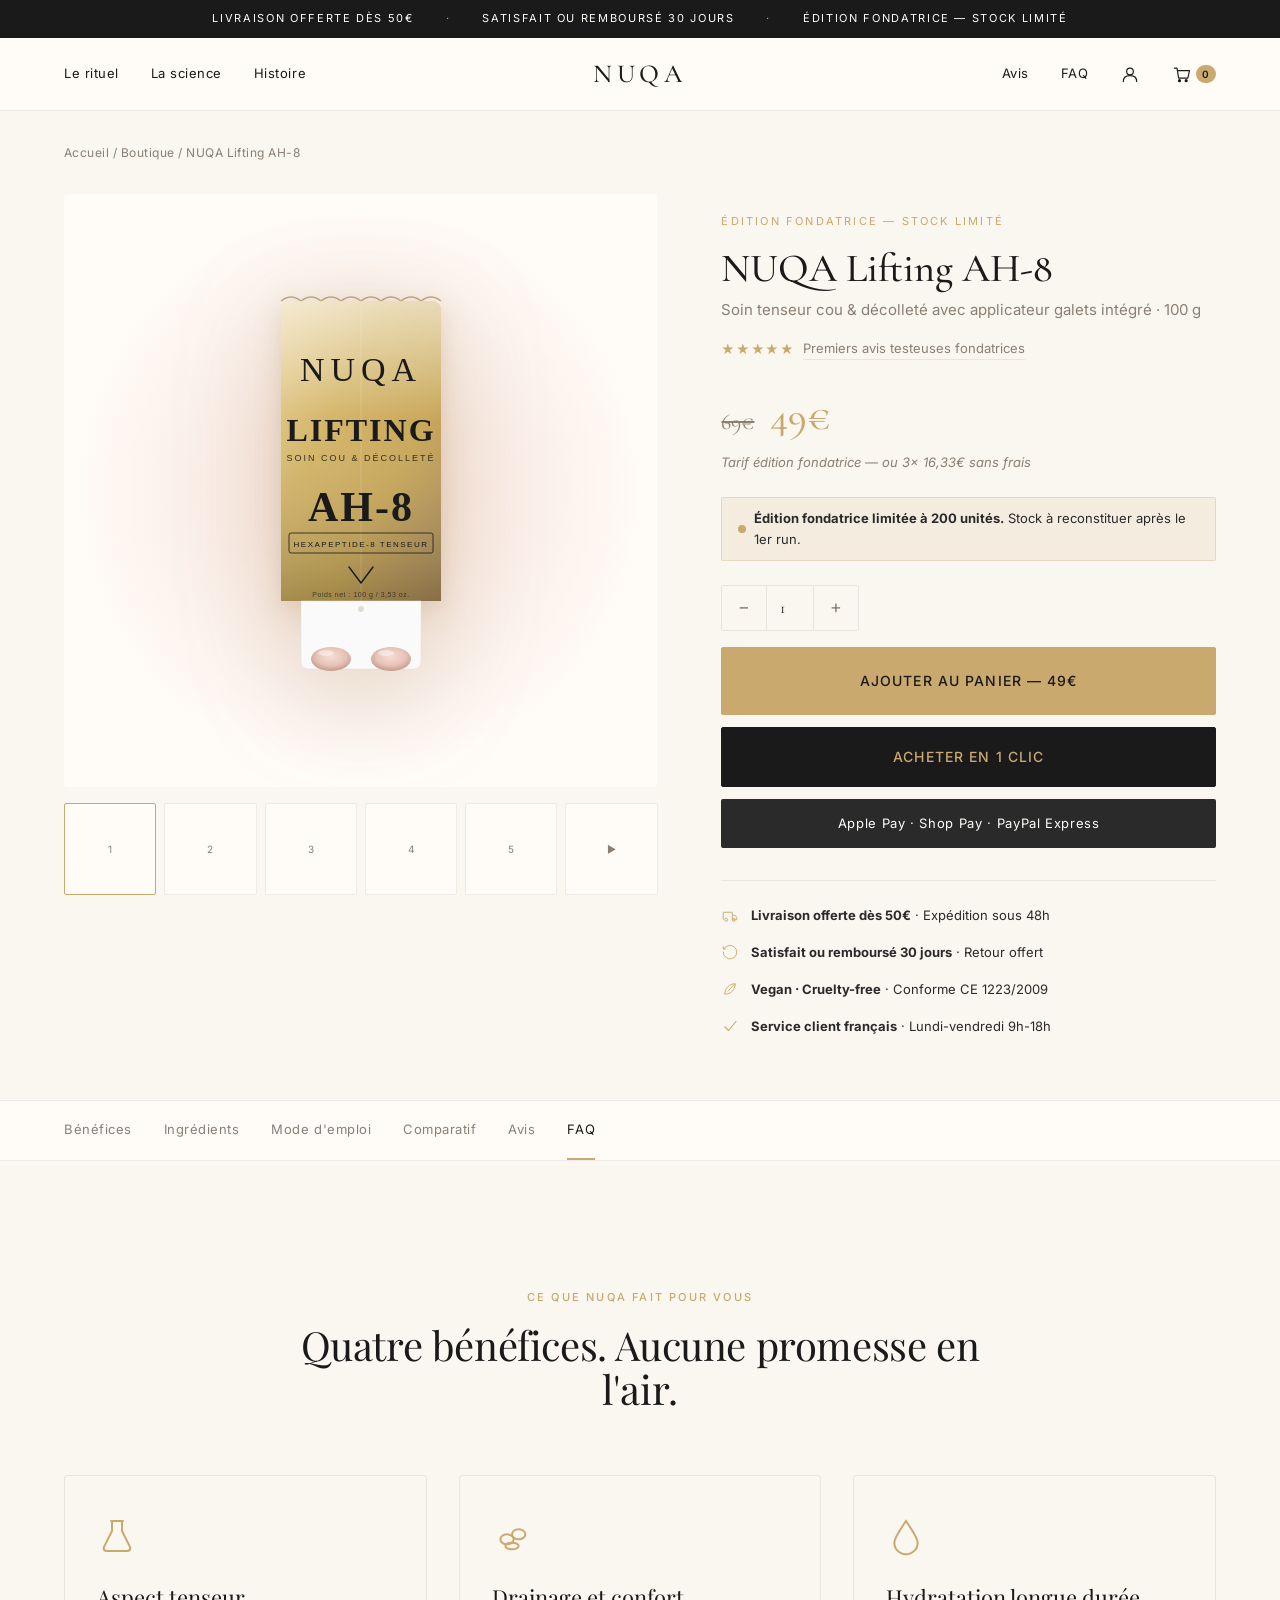
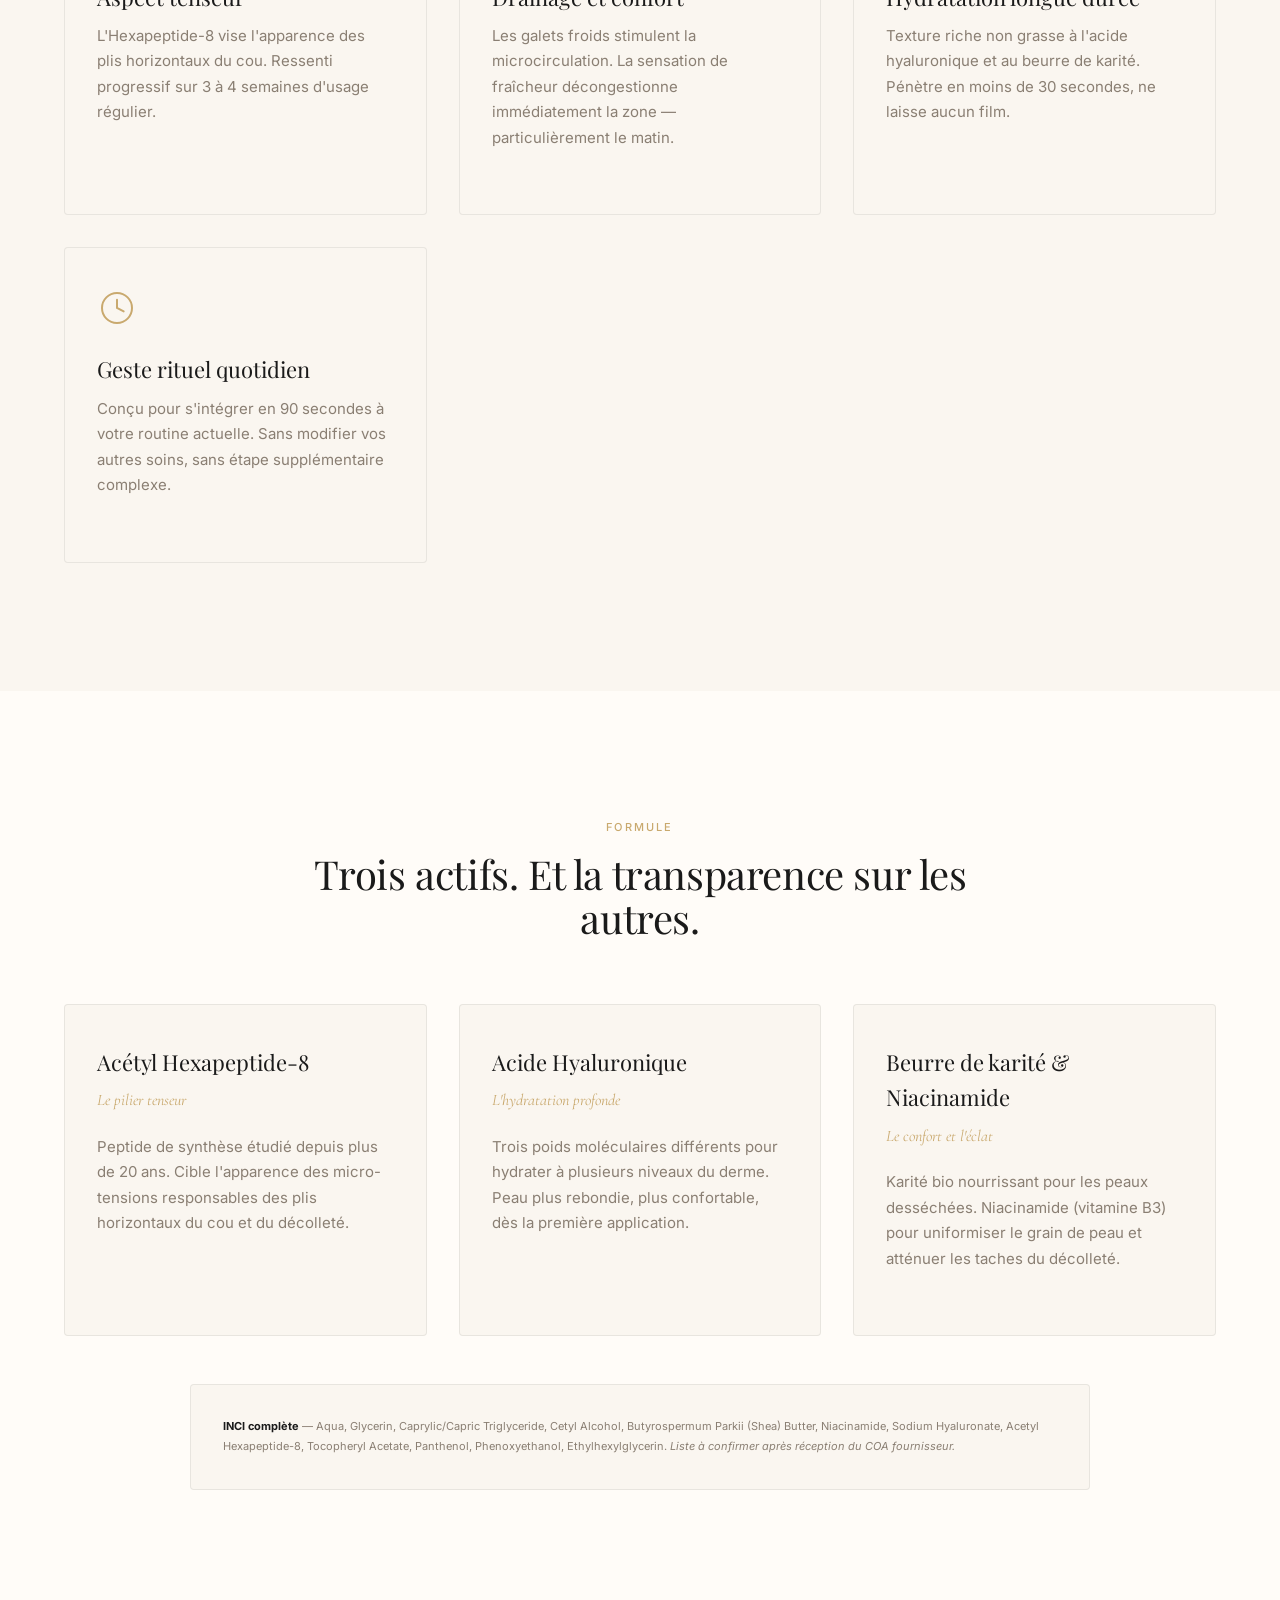
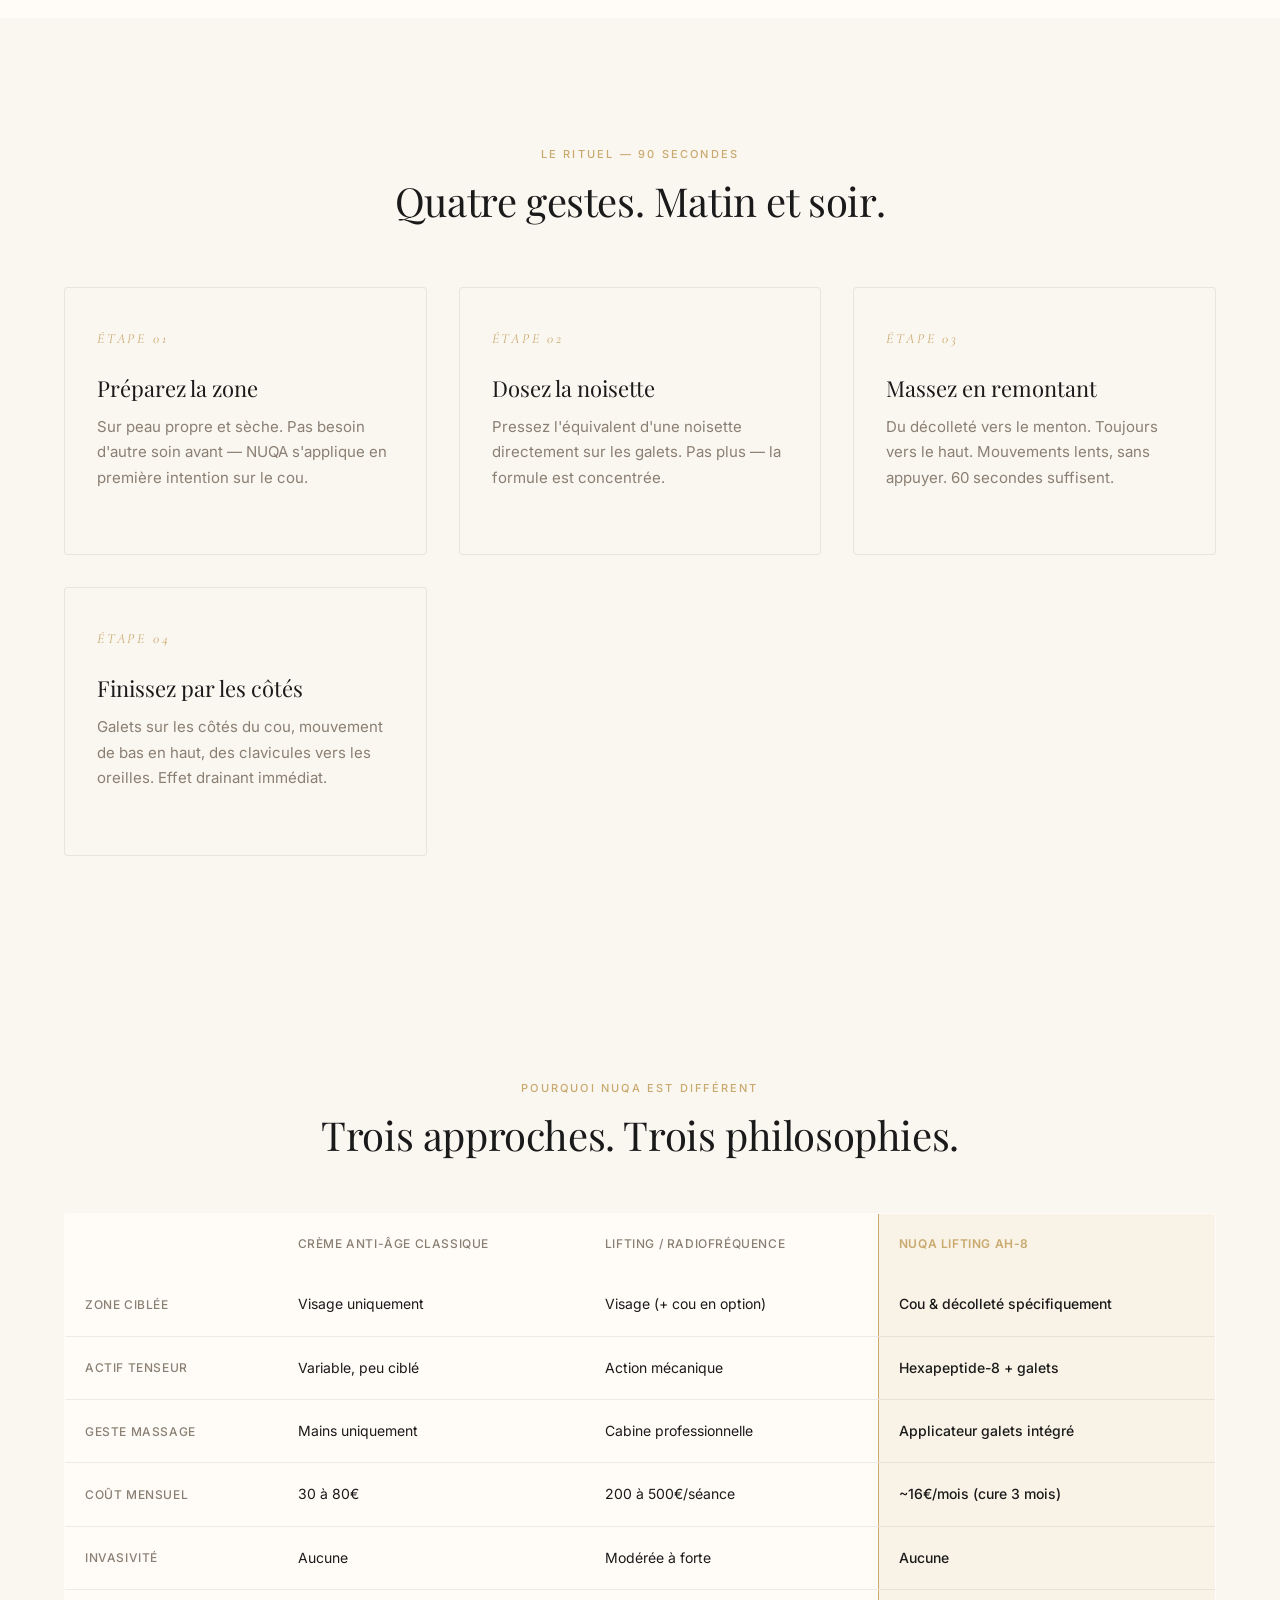
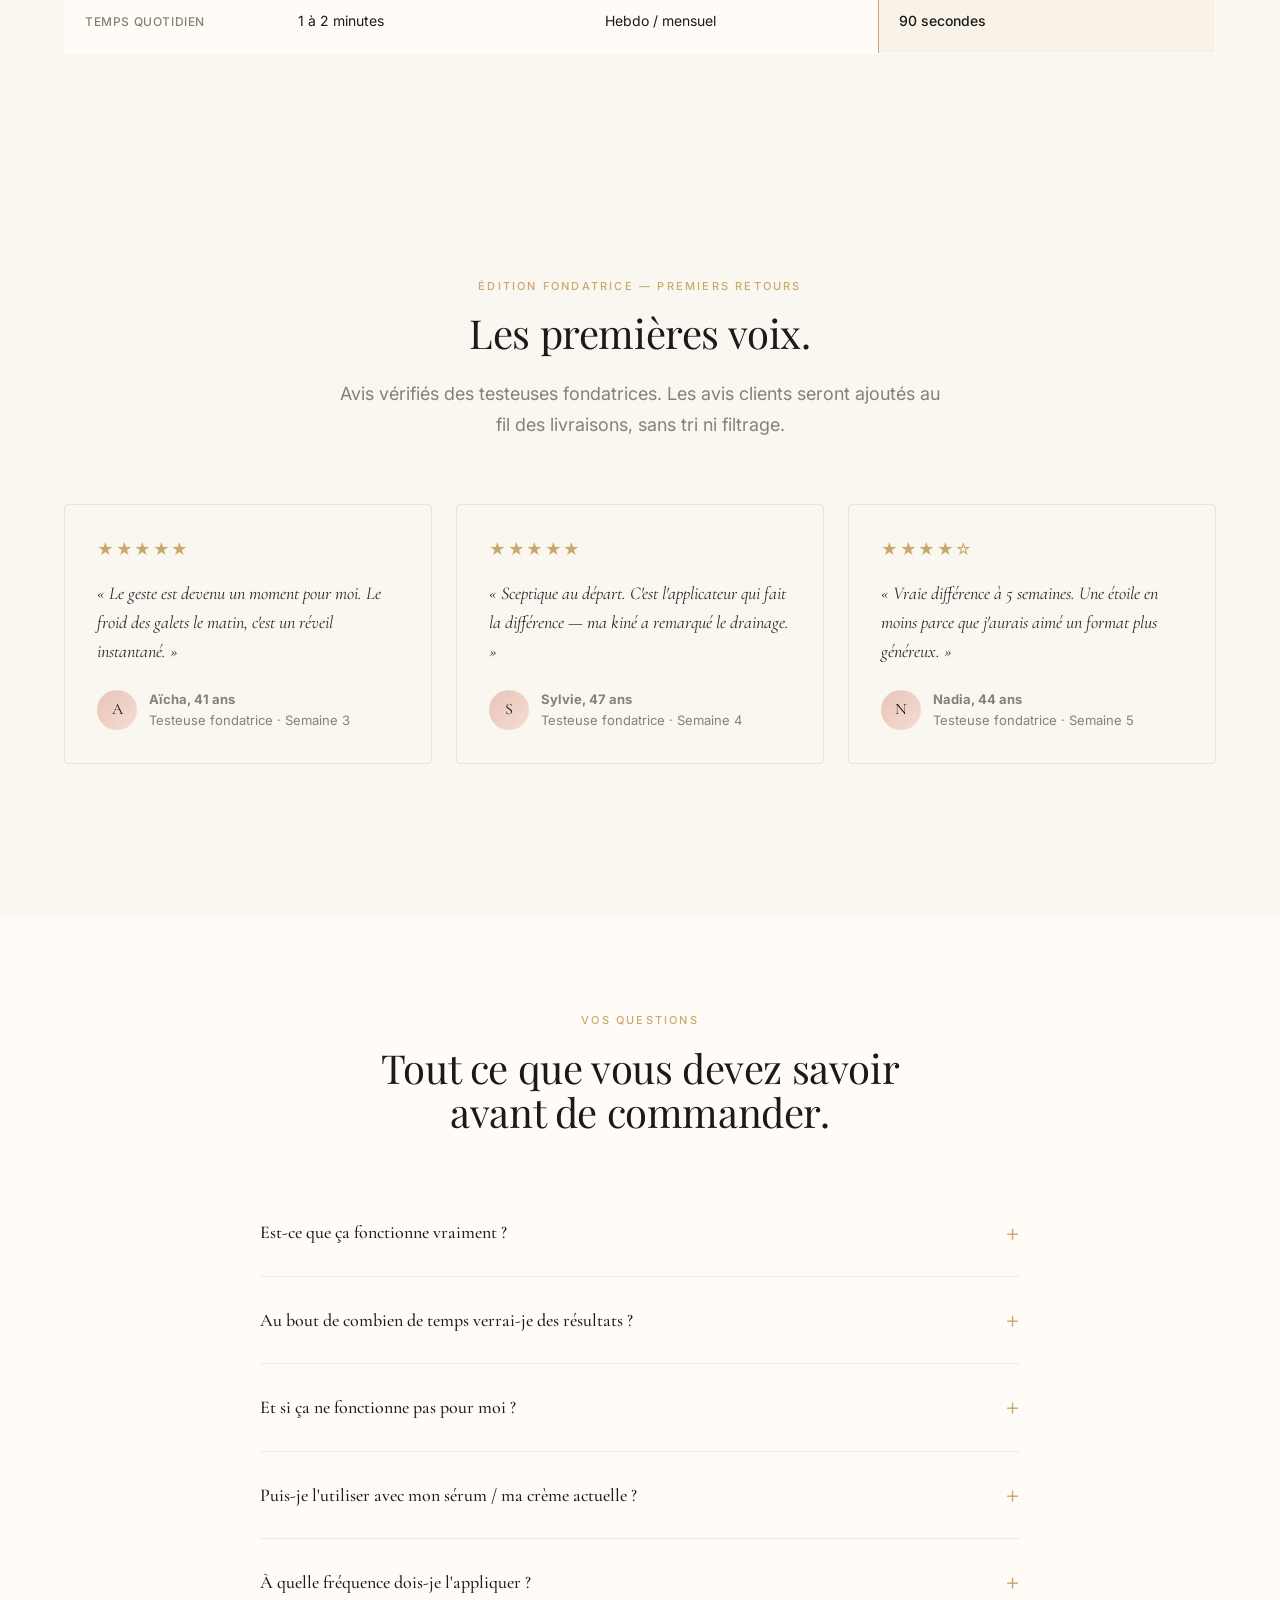
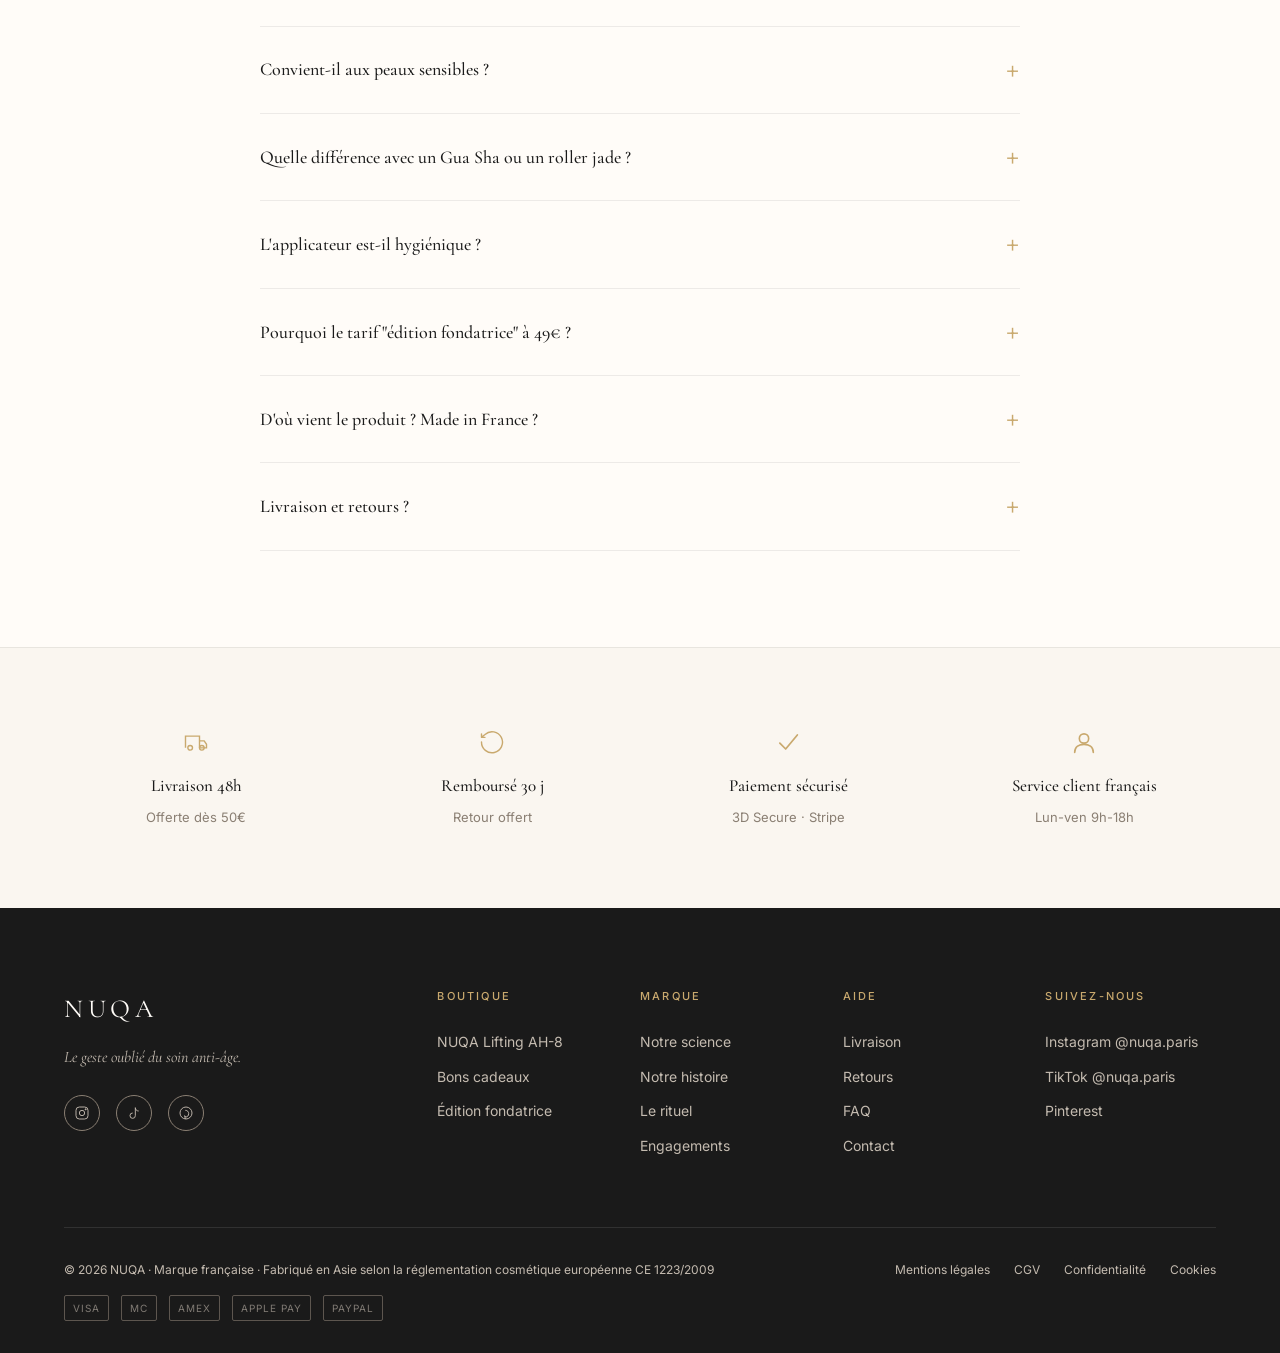
==== storefront/product.html @ b882cf6e "feat: add NUQA storefront prototype (homepage + PDP) Build a deployable HTML/CSS/JS prototype for NU" ====
<!DOCTYPE html>
<html lang="fr">
<head>
  <meta charset="UTF-8" />
  <meta name="viewport" content="width=device-width, initial-scale=1, viewport-fit=cover" />
  <meta name="theme-color" content="#FAF6F0" />
  <title>NUQA Lifting AH-8 — Soin tenseur cou & décolleté avec applicateur galets</title>
  <meta name="description" content="Soin tenseur cou & décolleté à l'Hexapeptide-8 avec applicateur galets intégré. Édition fondatrice 49€. 100 g — environ 3 mois de rituel." />
  <link rel="preconnect" href="https://fonts.googleapis.com" />
  <link rel="preconnect" href="https://fonts.gstatic.com" crossorigin />
  <link href="https://fonts.googleapis.com/css2?family=Cormorant+Garamond:ital,wght@0,400;0,500;1,400&family=Inter:wght@400;500;600&family=Italiana&family=Playfair+Display:ital,wght@0,400;0,600;1,400&display=swap" rel="stylesheet" />
  <link rel="stylesheet" href="assets/styles.css" />
  <link rel="icon" href="data:image/svg+xml,%3Csvg xmlns='http://www.w3.org/2000/svg' viewBox='0 0 16 16'%3E%3Cpath d='M3 4 L8 12 L13 4' fill='none' stroke='%23C9A96E' stroke-width='1.5'/%3E%3C/svg%3E" />
</head>
<body>

<!-- TOP BAR -->
<div class="topbar">
  <div class="topbar__inner">
    <span>Livraison offerte dès 50€</span>
    <span class="topbar__sep">·</span>
    <span>Satisfait ou remboursé 30 jours</span>
    <span class="topbar__sep">·</span>
    <span>Édition fondatrice — stock limité</span>
  </div>
</div>

<!-- HEADER -->
<header class="header">
  <div class="header__inner">
    <nav class="nav" aria-label="principale gauche">
      <a href="index.html#rituel">Le rituel</a>
      <a href="index.html#science">La science</a>
      <a href="index.html#histoire">Histoire</a>
    </nav>
    <button class="burger" aria-label="Menu">
      <svg width="24" height="24"><use href="assets/icons.svg#i-burger"/></svg>
    </button>
    <a href="index.html" class="header__logo">NUQA</a>
    <nav class="nav nav--right" aria-label="principale droite">
      <a href="#avis">Avis</a>
      <a href="#faq">FAQ</a>
      <a href="#" aria-label="Compte"><svg width="20" height="20"><use href="assets/icons.svg#i-user"/></svg></a>
      <a href="#" class="nav__icon" aria-label="Panier">
        <svg width="20" height="20"><use href="assets/icons.svg#i-cart"/></svg>
        <span class="cart-count">0</span>
      </a>
    </nav>
    <div class="header__icons">
      <a href="#" aria-label="Compte"><svg width="22" height="22"><use href="assets/icons.svg#i-user"/></svg></a>
      <a href="#" aria-label="Panier"><svg width="22" height="22"><use href="assets/icons.svg#i-cart"/></svg></a>
    </div>
  </div>
</header>

<!-- PDP -->
<section class="pdp">
  <div class="container">
    <nav class="pdp__breadcrumb" aria-label="Fil d'ariane">
      <a href="index.html">Accueil</a>  /  <a href="#">Boutique</a>  /  <span>NUQA Lifting AH-8</span>
    </nav>

    <div class="pdp__grid">
      <!-- Gallery -->
      <div class="gallery">
        <div class="gallery__main" id="galleryMain">
          <img src="assets/product.svg" alt="NUQA Lifting AH-8 — packshot principal" id="galleryMainImg" />
        </div>
        <div class="gallery__thumbs" id="galleryThumbs">
          <button class="gallery__thumb is-active" data-label="Packshot">1</button>
          <button class="gallery__thumb" data-label="Échelle main">2</button>
          <button class="gallery__thumb" data-label="Application cou">3</button>
          <button class="gallery__thumb" data-label="Macro galets">4</button>
          <button class="gallery__thumb" data-label="Texture crème">5</button>
          <button class="gallery__thumb" data-label="Vidéo geste">▶</button>
        </div>
      </div>

      <!-- Buy block -->
      <aside class="buy" id="buy">
        <p class="buy__eyebrow">Édition fondatrice — stock limité</p>
        <h1 class="buy__title">NUQA Lifting AH-8</h1>
        <p class="buy__sub">Soin tenseur cou &amp; décolleté avec applicateur galets intégré · 100 g</p>

        <div class="buy__rating">
          <span class="buy__rating-stars">★★★★★</span>
          <a href="#avis">Premiers avis testeuses fondatrices</a>
        </div>

        <div class="buy__price-row">
          <span class="buy__price-old">69€</span>
          <span class="buy__price-now">49€</span>
        </div>
        <p class="buy__installment">Tarif édition fondatrice — ou 3× 16,33€ sans frais</p>

        <div class="buy__urgency">
          <span class="buy__urgency-dot"></span>
          <span><strong>Édition fondatrice limitée à 200 unités.</strong> Stock à reconstituer après le 1er run.</span>
        </div>

        <div class="buy__qty" role="group" aria-label="Quantité">
          <button type="button" data-qty="-1" aria-label="Diminuer">−</button>
          <input type="number" value="1" min="1" max="10" aria-label="Quantité" id="qty" />
          <button type="button" data-qty="+1" aria-label="Augmenter">+</button>
        </div>

        <div class="buy__cta-stack">
          <button class="btn btn-gold btn-block btn-lg" id="addToCart">Ajouter au panier — 49€</button>
          <button class="btn btn-primary btn-block">Acheter en 1 clic</button>
          <div class="buy__cta-express">Apple Pay · Shop Pay · PayPal Express</div>
        </div>

        <div class="buy__trust">
          <div class="buy__trust-item"><svg class="buy__trust-icon"><use href="assets/icons.svg#i-truck"/></svg><div><strong>Livraison offerte dès 50€</strong> · Expédition sous 48h</div></div>
          <div class="buy__trust-item"><svg class="buy__trust-icon"><use href="assets/icons.svg#i-return"/></svg><div><strong>Satisfait ou remboursé 30 jours</strong> · Retour offert</div></div>
          <div class="buy__trust-item"><svg class="buy__trust-icon"><use href="assets/icons.svg#i-leaf"/></svg><div><strong>Vegan · Cruelty-free</strong> · Conforme CE 1223/2009</div></div>
          <div class="buy__trust-item"><svg class="buy__trust-icon"><use href="assets/icons.svg#i-check"/></svg><div><strong>Service client français</strong> · Lundi-vendredi 9h-18h</div></div>
        </div>
      </aside>
    </div>
  </div>
</section>

<!-- TABS -->
<nav class="tabs">
  <div class="container tabs__inner" role="tablist">
    <a class="tab is-active" href="#benefices" role="tab">Bénéfices</a>
    <a class="tab" href="#ingredients" role="tab">Ingrédients</a>
    <a class="tab" href="#mode" role="tab">Mode d'emploi</a>
    <a class="tab" href="#compare" role="tab">Comparatif</a>
    <a class="tab" href="#avis" role="tab">Avis</a>
    <a class="tab" href="#faq" role="tab">FAQ</a>
  </div>
</nav>

<!-- BÉNÉFICES -->
<section class="section section--cream" id="benefices">
  <div class="container">
    <div class="solution__head" data-reveal>
      <p class="eyebrow">Ce que NUQA fait pour vous</p>
      <h2 class="h2">Quatre bénéfices. Aucune promesse en l'air.</h2>
    </div>
    <div class="solution__grid">
      <article class="card">
        <svg class="card__icon"><use href="assets/icons.svg#i-flask"/></svg>
        <h3 class="card__title">Aspect tenseur</h3>
        <p class="card__text">L'Hexapeptide-8 vise l'apparence des plis horizontaux du cou. Ressenti progressif sur 3 à 4 semaines d'usage régulier.</p>
      </article>
      <article class="card">
        <svg class="card__icon"><use href="assets/icons.svg#i-pebble"/></svg>
        <h3 class="card__title">Drainage et confort</h3>
        <p class="card__text">Les galets froids stimulent la microcirculation. La sensation de fraîcheur décongestionne immédiatement la zone — particulièrement le matin.</p>
      </article>
      <article class="card">
        <svg class="card__icon"><use href="assets/icons.svg#i-droplet"/></svg>
        <h3 class="card__title">Hydratation longue durée</h3>
        <p class="card__text">Texture riche non grasse à l'acide hyaluronique et au beurre de karité. Pénètre en moins de 30 secondes, ne laisse aucun film.</p>
      </article>
      <article class="card">
        <svg class="card__icon"><use href="assets/icons.svg#i-clock"/></svg>
        <h3 class="card__title">Geste rituel quotidien</h3>
        <p class="card__text">Conçu pour s'intégrer en 90 secondes à votre routine actuelle. Sans modifier vos autres soins, sans étape supplémentaire complexe.</p>
      </article>
    </div>
  </div>
</section>

<!-- INGREDIENTS -->
<section class="section section--offwhite" id="ingredients">
  <div class="container">
    <div class="solution__head" data-reveal>
      <p class="eyebrow">Formule</p>
      <h2 class="h2">Trois actifs. Et la transparence sur les autres.</h2>
    </div>
    <div class="solution__grid">
      <article class="card">
        <h3 class="card__title">Acétyl Hexapeptide-8</h3>
        <p class="card__sub">Le pilier tenseur</p>
        <p class="card__text">Peptide de synthèse étudié depuis plus de 20 ans. Cible l'apparence des micro-tensions responsables des plis horizontaux du cou et du décolleté.</p>
      </article>
      <article class="card">
        <h3 class="card__title">Acide Hyaluronique</h3>
        <p class="card__sub">L'hydratation profonde</p>
        <p class="card__text">Trois poids moléculaires différents pour hydrater à plusieurs niveaux du derme. Peau plus rebondie, plus confortable, dès la première application.</p>
      </article>
      <article class="card">
        <h3 class="card__title">Beurre de karité &amp; Niacinamide</h3>
        <p class="card__sub">Le confort et l'éclat</p>
        <p class="card__text">Karité bio nourrissant pour les peaux desséchées. Niacinamide (vitamine B3) pour uniformiser le grain de peau et atténuer les taches du décolleté.</p>
      </article>
    </div>
    <div style="margin-top:48px; padding:32px; background:var(--cream); border:1px solid var(--line); border-radius:4px; max-width:900px; margin-inline:auto;">
      <p class="fineprint" style="margin:0; line-height:1.8;"><strong style="color:var(--black)">INCI complète</strong> — Aqua, Glycerin, Caprylic/Capric Triglyceride, Cetyl Alcohol, Butyrospermum Parkii (Shea) Butter, Niacinamide, Sodium Hyaluronate, Acetyl Hexapeptide-8, Tocopheryl Acetate, Panthenol, Phenoxyethanol, Ethylhexylglycerin. <em>Liste à confirmer après réception du COA fournisseur.</em></p>
    </div>
  </div>
</section>

<!-- MODE D'EMPLOI -->
<section class="section section--cream" id="mode">
  <div class="container">
    <div class="solution__head">
      <p class="eyebrow">Le rituel — 90 secondes</p>
      <h2 class="h2">Quatre gestes. Matin et soir.</h2>
    </div>
    <div class="solution__grid">
      <article class="card">
        <p class="card__sub" style="font-size:14px; letter-spacing:0.2em; text-transform:uppercase;">Étape 01</p>
        <h3 class="card__title">Préparez la zone</h3>
        <p class="card__text">Sur peau propre et sèche. Pas besoin d'autre soin avant — NUQA s'applique en première intention sur le cou.</p>
      </article>
      <article class="card">
        <p class="card__sub" style="font-size:14px; letter-spacing:0.2em; text-transform:uppercase;">Étape 02</p>
        <h3 class="card__title">Dosez la noisette</h3>
        <p class="card__text">Pressez l'équivalent d'une noisette directement sur les galets. Pas plus — la formule est concentrée.</p>
      </article>
      <article class="card">
        <p class="card__sub" style="font-size:14px; letter-spacing:0.2em; text-transform:uppercase;">Étape 03</p>
        <h3 class="card__title">Massez en remontant</h3>
        <p class="card__text">Du décolleté vers le menton. Toujours vers le haut. Mouvements lents, sans appuyer. 60 secondes suffisent.</p>
      </article>
      <article class="card">
        <p class="card__sub" style="font-size:14px; letter-spacing:0.2em; text-transform:uppercase;">Étape 04</p>
        <h3 class="card__title">Finissez par les côtés</h3>
        <p class="card__text">Galets sur les côtés du cou, mouvement de bas en haut, des clavicules vers les oreilles. Effet drainant immédiat.</p>
      </article>
    </div>
  </div>
</section>

<!-- COMPARATIF -->
<section class="compare" id="compare">
  <div class="container">
    <div class="compare__head">
      <p class="eyebrow">Pourquoi NUQA est différent</p>
      <h2 class="h2">Trois approches. Trois philosophies.</h2>
    </div>
    <table class="compare__table">
      <thead>
        <tr>
          <th></th>
          <th>Crème anti-âge classique</th>
          <th>Lifting / radiofréquence</th>
          <th class="col-nuqa">NUQA Lifting AH-8</th>
        </tr>
      </thead>
      <tbody>
        <tr>
          <th>Zone ciblée</th>
          <td>Visage uniquement</td>
          <td>Visage (+ cou en option)</td>
          <td class="col-nuqa">Cou &amp; décolleté spécifiquement</td>
        </tr>
        <tr>
          <th>Actif tenseur</th>
          <td>Variable, peu ciblé</td>
          <td>Action mécanique</td>
          <td class="col-nuqa">Hexapeptide-8 + galets</td>
        </tr>
        <tr>
          <th>Geste massage</th>
          <td>Mains uniquement</td>
          <td>Cabine professionnelle</td>
          <td class="col-nuqa">Applicateur galets intégré</td>
        </tr>
        <tr>
          <th>Coût mensuel</th>
          <td>30 à 80€</td>
          <td>200 à 500€/séance</td>
          <td class="col-nuqa">~16€/mois (cure 3 mois)</td>
        </tr>
        <tr>
          <th>Invasivité</th>
          <td>Aucune</td>
          <td>Modérée à forte</td>
          <td class="col-nuqa">Aucune</td>
        </tr>
        <tr>
          <th>Temps quotidien</th>
          <td>1 à 2 minutes</td>
          <td>Hebdo / mensuel</td>
          <td class="col-nuqa">90 secondes</td>
        </tr>
      </tbody>
    </table>
  </div>
</section>

<!-- AVIS -->
<section class="section section--cream" id="avis">
  <div class="container">
    <div class="testimonials__head">
      <p class="eyebrow">Édition fondatrice — premiers retours</p>
      <h2 class="h2">Les premières voix.</h2>
      <p class="lead lead-center">Avis vérifiés des testeuses fondatrices. Les avis clients seront ajoutés au fil des livraisons, sans tri ni filtrage.</p>
    </div>
    <div class="testimonials__scroller">
      <article class="testimonial">
        <div class="testimonial__stars">★★★★★</div>
        <blockquote class="testimonial__quote">« Le geste est devenu un moment pour moi. Le froid des galets le matin, c'est un réveil instantané. »</blockquote>
        <div class="testimonial__meta">
          <span class="testimonial__avatar">A</span>
          <div><strong>Aïcha, 41 ans</strong><br /><span>Testeuse fondatrice · Semaine 3</span></div>
        </div>
      </article>
      <article class="testimonial">
        <div class="testimonial__stars">★★★★★</div>
        <blockquote class="testimonial__quote">« Sceptique au départ. C'est l'applicateur qui fait la différence — ma kiné a remarqué le drainage. »</blockquote>
        <div class="testimonial__meta">
          <span class="testimonial__avatar">S</span>
          <div><strong>Sylvie, 47 ans</strong><br /><span>Testeuse fondatrice · Semaine 4</span></div>
        </div>
      </article>
      <article class="testimonial">
        <div class="testimonial__stars">★★★★☆</div>
        <blockquote class="testimonial__quote">« Vraie différence à 5 semaines. Une étoile en moins parce que j'aurais aimé un format plus généreux. »</blockquote>
        <div class="testimonial__meta">
          <span class="testimonial__avatar">N</span>
          <div><strong>Nadia, 44 ans</strong><br /><span>Testeuse fondatrice · Semaine 5</span></div>
        </div>
      </article>
    </div>
  </div>
</section>

<!-- FAQ -->
<section class="faq" id="faq">
  <div class="container">
    <div class="faq__head">
      <p class="eyebrow">Vos questions</p>
      <h2 class="h2">Tout ce que vous devez savoir avant de commander.</h2>
    </div>
    <div class="faq__list">
      <details class="faq__item">
        <summary>Est-ce que ça fonctionne vraiment ?</summary>
        <div class="faq__answer">NUQA est formulé à l'Hexapeptide-8, un peptide étudié depuis plus de 20 ans pour ses effets sur l'apparence des plis du cou. Combiné au massage des galets, le rituel agit progressivement sur 3 à 4 semaines. Nous ne promettons pas l'effet d'un lifting chirurgical — nous proposons un soin quotidien ciblé sur la zone la plus négligée. Si le résultat ne vous convainc pas après 30 jours, nous vous remboursons.</div>
      </details>
      <details class="faq__item">
        <summary>Au bout de combien de temps verrai-je des résultats ?</summary>
        <div class="faq__answer">L'effet sensoriel (fraîcheur, confort, peau plus rebondie) est immédiat dès la première application. L'effet tenseur de l'Hexapeptide-8 se ressent généralement entre la 3e et la 5e semaine d'usage régulier — matin et soir. La constance prime sur l'intensité.</div>
      </details>
      <details class="faq__item">
        <summary>Et si ça ne fonctionne pas pour moi ?</summary>
        <div class="faq__answer">Vous bénéficiez de 30 jours pour tester NUQA. Si vous n'êtes pas convaincue, écrivez-nous à hello@nuqa.paris : remboursement sous 5 jours ouvrés, retour à nos frais, sans justification.</div>
      </details>
      <details class="faq__item">
        <summary>Puis-je l'utiliser avec mon sérum / ma crème actuelle ?</summary>
        <div class="faq__answer">Oui. NUQA s'applique en première intention sur le cou et le décolleté. Vous pouvez ensuite appliquer votre crème de jour sur le visage normalement. Aucune incompatibilité avec les actifs courants (rétinol, vitamine C, acides).</div>
      </details>
      <details class="faq__item">
        <summary>À quelle fréquence dois-je l'appliquer ?</summary>
        <div class="faq__answer">Idéalement matin et soir, en geste de 90 secondes. Si vous devez choisir, le soir est le moment le plus efficace — la peau régénère pendant la nuit.</div>
      </details>
      <details class="faq__item">
        <summary>Convient-il aux peaux sensibles ?</summary>
        <div class="faq__answer">Formule sans parfum, sans alcool, sans huiles essentielles. Convient aux peaux sensibles. Comme pour tout nouveau cosmétique, nous recommandons un test sur 24h dans le pli du coude avant le premier usage.</div>
      </details>
      <details class="faq__item">
        <summary>Quelle différence avec un Gua Sha ou un roller jade ?</summary>
        <div class="faq__answer">Trois différences : (1) NUQA combine la formule et l'applicateur en un seul geste — pas besoin d'appliquer une crème séparément ; (2) les galets sont conçus spécifiquement pour la morphologie du cou et du décolleté ; (3) le format est pensé pour un usage quotidien rapide, pas pour une session spa hebdomadaire.</div>
      </details>
      <details class="faq__item">
        <summary>L'applicateur est-il hygiénique ?</summary>
        <div class="faq__answer">Les galets se nettoient en 5 secondes sous l'eau tiède (puis sécher). Nous recommandons un nettoyage hebdomadaire. Le matériau est non-poreux et ne retient pas les bactéries.</div>
      </details>
      <details class="faq__item">
        <summary>Pourquoi le tarif "édition fondatrice" à 49€ ?</summary>
        <div class="faq__answer">NUQA est une marque qui se lance. Nous proposons un tarif préférentiel aux 200 premières clientes en échange de leur avis honnête après 4 semaines d'usage. Ces avis nous permettront ensuite d'améliorer le produit et la communication. Au-delà des 200 unités fondatrices, le tarif passera à 69€.</div>
      </details>
      <details class="faq__item">
        <summary>D'où vient le produit ? Made in France ?</summary>
        <div class="faq__answer">NUQA est une marque française. Le produit est fabriqué en Asie selon les standards de la réglementation cosmétique européenne (CE 1223/2009), notifié au CPNP (Cosmetic Products Notification Portal). Nous avons fait ce choix pour proposer un applicateur intégré de qualité à un prix accessible — un format encore peu maîtrisé par les fabricants européens.</div>
      </details>
      <details class="faq__item">
        <summary>Livraison et retours ?</summary>
        <div class="faq__answer">Livraison en France métropolitaine sous 48h ouvrées (Colissimo suivi). Offerte dès 50€ d'achat. Retours sous 30 jours, à nos frais, sans justification.</div>
      </details>
    </div>
  </div>
</section>

<!-- REASSURANCE FOOT -->
<section class="reassurance">
  <div class="container">
    <div class="reassurance__grid">
      <div class="reassurance__item">
        <svg class="reassurance__icon"><use href="assets/icons.svg#i-truck"/></svg>
        <p class="reassurance__title">Livraison 48h</p>
        <p class="reassurance__text">Offerte dès 50€</p>
      </div>
      <div class="reassurance__item">
        <svg class="reassurance__icon"><use href="assets/icons.svg#i-return"/></svg>
        <p class="reassurance__title">Remboursé 30 j</p>
        <p class="reassurance__text">Retour offert</p>
      </div>
      <div class="reassurance__item">
        <svg class="reassurance__icon"><use href="assets/icons.svg#i-check"/></svg>
        <p class="reassurance__title">Paiement sécurisé</p>
        <p class="reassurance__text">3D Secure · Stripe</p>
      </div>
      <div class="reassurance__item">
        <svg class="reassurance__icon"><use href="assets/icons.svg#i-user"/></svg>
        <p class="reassurance__title">Service client français</p>
        <p class="reassurance__text">Lun-ven 9h-18h</p>
      </div>
    </div>
  </div>
</section>

<!-- FOOTER -->
<footer class="footer">
  <div class="container">
    <div class="footer__grid">
      <div>
        <div class="footer__logo">NUQA</div>
        <p class="footer__tagline">Le geste oublié du soin anti-âge.</p>
        <div class="footer__social">
          <a href="#" aria-label="Instagram"><svg width="16" height="16"><use href="assets/icons.svg#i-instagram"/></svg></a>
          <a href="#" aria-label="TikTok"><svg width="16" height="16"><use href="assets/icons.svg#i-tiktok"/></svg></a>
          <a href="#" aria-label="Pinterest"><svg width="16" height="16"><use href="assets/icons.svg#i-pinterest"/></svg></a>
        </div>
      </div>
      <div>
        <h4 class="footer__heading">Boutique</h4>
        <ul class="footer__list">
          <li><a href="product.html">NUQA Lifting AH-8</a></li>
          <li><a href="#">Bons cadeaux</a></li>
          <li><a href="#">Édition fondatrice</a></li>
        </ul>
      </div>
      <div>
        <h4 class="footer__heading">Marque</h4>
        <ul class="footer__list">
          <li><a href="index.html#science">Notre science</a></li>
          <li><a href="#">Notre histoire</a></li>
          <li><a href="index.html#rituel">Le rituel</a></li>
          <li><a href="#">Engagements</a></li>
        </ul>
      </div>
      <div>
        <h4 class="footer__heading">Aide</h4>
        <ul class="footer__list">
          <li><a href="#">Livraison</a></li>
          <li><a href="#">Retours</a></li>
          <li><a href="#faq">FAQ</a></li>
          <li><a href="#">Contact</a></li>
        </ul>
      </div>
      <div>
        <h4 class="footer__heading">Suivez-nous</h4>
        <ul class="footer__list">
          <li><a href="#">Instagram @nuqa.paris</a></li>
          <li><a href="#">TikTok @nuqa.paris</a></li>
          <li><a href="#">Pinterest</a></li>
        </ul>
      </div>
    </div>
    <div class="footer__bottom">
      <div>© 2026 NUQA · Marque française · Fabriqué en Asie selon la réglementation cosmétique européenne CE 1223/2009</div>
      <div class="footer__legal-links">
        <a href="#">Mentions légales</a>
        <a href="#">CGV</a>
        <a href="#">Confidentialité</a>
        <a href="#">Cookies</a>
      </div>
      <div class="footer__payments">
        <span>Visa</span><span>MC</span><span>Amex</span><span>Apple Pay</span><span>PayPal</span>
      </div>
    </div>
  </div>
</footer>

<!-- Mobile sticky add-to-cart -->
<div class="sticky-cta is-visible">
  <div>
    <span class="sticky-cta__price-old">69€</span>
    <span class="sticky-cta__price">49€</span>
  </div>
  <button class="btn btn-gold" id="stickyAdd">Ajouter au panier</button>
</div>

<script src="assets/app.js" defer></script>
</body>
</html>
---- storefront/assets/styles.css ----
/* ============================================================
   NUQA — Design System
   Brand tokens, base styles, components
   Mobile-first, modern CSS (no preprocessor needed)
   ============================================================ */

/* ---------- Tokens ---------- */
:root {
  /* Brand colors */
  --gold: #C9A96E;
  --gold-deep: #A8895A;
  --gold-soft: rgba(201, 169, 110, 0.12);
  --cream: #FAF6F0;
  --offwhite: #FFFCF8;
  --black: #1A1A1A;
  --black-soft: #2A2A2A;
  --nude: #E8C4B8;
  --nude-soft: #F4DDD3;
  --taupe: #8A7F73;
  --taupe-light: #C4BBB0;
  --line: rgba(26, 26, 26, 0.08);

  /* Typography */
  --font-serif: "Cormorant Garamond", "Didot", "Bodoni 72", Georgia, serif;
  --font-display: "Playfair Display", "Cormorant Garamond", Georgia, serif;
  --font-italic: "Italiana", "Cormorant Garamond", Georgia, serif;
  --font-sans: "Inter", -apple-system, BlinkMacSystemFont, "Segoe UI", sans-serif;

  /* Scale */
  --container: 1280px;
  --gutter: clamp(20px, 5vw, 64px);

  /* Type scale */
  --t-eyebrow: 11px;
  --t-body: 16px;
  --t-body-lg: 18px;
  --t-h3: clamp(20px, 2.5vw, 28px);
  --t-h2: clamp(28px, 4.5vw, 40px);
  --t-h1: clamp(32px, 6vw, 56px);
  --t-mega: clamp(56px, 10vw, 96px);

  /* Motion */
  --ease: cubic-bezier(0.22, 1, 0.36, 1);
  --t-fast: 200ms;
  --t-med: 400ms;
  --t-slow: 700ms;

  /* Radius */
  --r-sm: 2px;
  --r-md: 4px;
  --r-lg: 8px;
}

/* ---------- Reset ---------- */
*, *::before, *::after { box-sizing: border-box; }
html { scroll-behavior: smooth; -webkit-text-size-adjust: 100%; }
body {
  margin: 0;
  font-family: var(--font-sans);
  font-size: var(--t-body);
  line-height: 1.6;
  color: var(--black);
  background: var(--cream);
  -webkit-font-smoothing: antialiased;
  text-rendering: optimizeLegibility;
}
img, svg, video { display: block; max-width: 100%; height: auto; }
a { color: inherit; text-decoration: none; }
button { font: inherit; cursor: pointer; border: none; background: none; color: inherit; padding: 0; }
ul { list-style: none; padding: 0; margin: 0; }
input, select, textarea { font: inherit; color: inherit; }

/* ---------- Layout helpers ---------- */
.container {
  width: 100%;
  max-width: var(--container);
  margin: 0 auto;
  padding-inline: var(--gutter);
}
.section { padding-block: clamp(64px, 10vw, 128px); }
.section--tight { padding-block: clamp(48px, 7vw, 80px); }
.section--cream { background: var(--cream); }
.section--offwhite { background: var(--offwhite); }
.section--black { background: var(--black); color: var(--offwhite); }
.section--nude { background: var(--nude); color: var(--black); }

/* ---------- Typography ---------- */
.eyebrow {
  font-family: var(--font-sans);
  font-size: var(--t-eyebrow);
  font-weight: 500;
  letter-spacing: 0.2em;
  text-transform: uppercase;
  color: var(--gold);
  margin: 0 0 16px;
}
.eyebrow--dark { color: var(--black); }
.eyebrow--light { color: var(--gold); }

.h1, .h2, .h3 {
  font-family: var(--font-display);
  font-weight: 400;
  letter-spacing: -0.01em;
  line-height: 1.1;
  margin: 0 0 24px;
  color: inherit;
}
.h1 { font-family: var(--font-serif); font-size: var(--t-h1); line-height: 1.05; font-weight: 500; }
.h2 { font-size: var(--t-h2); }
.h3 { font-size: var(--t-h3); }
.italic { font-style: italic; font-family: var(--font-serif); }
.italic-thin { font-family: var(--font-italic); font-style: italic; font-weight: 400; }

.lead {
  font-size: var(--t-body-lg);
  line-height: 1.7;
  color: var(--taupe);
  max-width: 56ch;
}
.lead-center { margin-inline: auto; }
.muted { color: var(--taupe); }
.fineprint { font-size: 11px; color: var(--taupe); line-height: 1.5; }

/* ---------- Buttons ---------- */
.btn {
  display: inline-flex;
  align-items: center;
  justify-content: center;
  gap: 12px;
  padding: 18px 36px;
  font-family: var(--font-sans);
  font-size: 14px;
  font-weight: 500;
  letter-spacing: 0.08em;
  text-transform: uppercase;
  border-radius: var(--r-sm);
  transition: all var(--t-fast) var(--ease);
  cursor: pointer;
  white-space: nowrap;
}
.btn-primary {
  background: var(--black);
  color: var(--gold);
  border: 1px solid var(--black);
}
.btn-primary:hover { background: var(--gold); color: var(--black); border-color: var(--gold); }
.btn-gold {
  background: var(--gold);
  color: var(--black);
  border: 1px solid var(--gold);
}
.btn-gold:hover { background: var(--gold-deep); border-color: var(--gold-deep); }
.btn-outline {
  background: transparent;
  color: var(--black);
  border: 1px solid var(--black);
}
.btn-outline:hover { background: var(--black); color: var(--offwhite); }
.btn-block { width: 100%; }
.btn-lg { padding: 22px 40px; font-size: 14px; }

.link {
  display: inline-flex;
  align-items: center;
  gap: 6px;
  color: var(--gold);
  font-size: 13px;
  letter-spacing: 0.04em;
  border-bottom: 1px solid var(--gold);
  padding-bottom: 2px;
  transition: all var(--t-fast) var(--ease);
}
.link:hover { color: var(--gold-deep); border-color: var(--gold-deep); }
.link-dark { color: var(--black); border-color: var(--black); }
.link-dark:hover { color: var(--gold); border-color: var(--gold); }

/* ---------- Top bar + Header ---------- */
.topbar {
  background: var(--black);
  color: var(--offwhite);
  padding: 10px var(--gutter);
  text-align: center;
  font-size: 11px;
  letter-spacing: 0.15em;
  text-transform: uppercase;
}
.topbar__inner { display: flex; justify-content: center; align-items: center; gap: 32px; flex-wrap: wrap; }
.topbar__sep { color: var(--gold); }

.header {
  position: sticky;
  top: 0;
  z-index: 50;
  background: rgba(255, 252, 248, 0.92);
  backdrop-filter: blur(12px);
  -webkit-backdrop-filter: blur(12px);
  border-bottom: 1px solid var(--line);
}
.header__inner {
  display: grid;
  grid-template-columns: 1fr auto 1fr;
  align-items: center;
  height: 72px;
  padding-inline: var(--gutter);
  max-width: var(--container);
  margin-inline: auto;
}
.header__logo {
  font-family: var(--font-serif);
  font-size: 26px;
  font-weight: 500;
  letter-spacing: 0.18em;
  text-align: center;
  color: var(--black);
}
.nav { display: flex; align-items: center; gap: 32px; font-size: 13px; letter-spacing: 0.04em; }
.nav--right { justify-content: flex-end; }
.nav a { transition: color var(--t-fast) var(--ease); }
.nav a:hover { color: var(--gold); }
.nav__icon { display: inline-flex; gap: 4px; align-items: center; }
.cart-count {
  display: inline-flex;
  align-items: center;
  justify-content: center;
  background: var(--gold);
  color: var(--black);
  font-size: 10px;
  font-weight: 600;
  min-width: 18px;
  height: 18px;
  border-radius: 9px;
  padding: 0 6px;
}
.burger { display: none; }

@media (max-width: 880px) {
  .nav { display: none; }
  .header__inner { grid-template-columns: 1fr auto 1fr; }
  .burger { display: inline-flex; justify-self: start; }
  .header__icons { display: inline-flex; justify-self: end; gap: 16px; }
}
@media (min-width: 881px) {
  .header__icons { display: none; }
}

/* ---------- Hero ---------- */
.hero {
  background: var(--cream);
  padding-block: clamp(48px, 8vw, 96px);
  overflow: hidden;
}
.hero__grid {
  display: grid;
  grid-template-columns: 1fr;
  gap: 48px;
  align-items: center;
}
@media (min-width: 880px) {
  .hero__grid { grid-template-columns: 1fr 1fr; gap: 80px; }
}
.hero__visual {
  position: relative;
  aspect-ratio: 4/5;
  background: linear-gradient(135deg, #F4E4C7 0%, #E8D4A8 50%, #D4B888 100%);
  border-radius: var(--r-md);
  overflow: hidden;
  display: flex;
  align-items: center;
  justify-content: center;
}
.hero__product { width: 50%; max-width: 280px; filter: drop-shadow(0 24px 48px rgba(168, 137, 90, 0.3)); }
.hero__placeholder-label {
  position: absolute;
  top: 16px;
  left: 16px;
  background: rgba(0,0,0,0.5);
  color: var(--offwhite);
  font-size: 10px;
  letter-spacing: 0.1em;
  text-transform: uppercase;
  padding: 6px 10px;
  border-radius: var(--r-sm);
}
.hero__content { padding-block: 8px; }
.hero__title { margin-bottom: 24px; }
.hero__sub { font-size: var(--t-body-lg); color: var(--taupe); line-height: 1.6; max-width: 480px; margin: 0 0 32px; }
.hero__ctas { display: flex; flex-direction: column; gap: 16px; align-items: flex-start; margin-bottom: 32px; }
@media (min-width: 480px) {
  .hero__ctas { flex-direction: row; align-items: center; }
}
.hero__trust {
  display: flex;
  flex-wrap: wrap;
  align-items: center;
  gap: 8px 18px;
  font-size: 12px;
  color: var(--taupe);
  letter-spacing: 0.02em;
}
.hero__trust-sep { color: var(--gold); }
.hero__trust-stars { color: var(--gold); letter-spacing: 0.05em; }

/* ---------- Section: Problem ---------- */
.problem { text-align: center; padding-block: clamp(96px, 14vw, 160px); background: var(--cream); }
.problem__rule { width: 60px; height: 1px; background: var(--gold); margin: 0 auto 32px; }
.problem__title { max-width: 18ch; margin-inline: auto; }
.problem__body { max-width: 56ch; margin: 0 auto; font-size: var(--t-body-lg); line-height: 1.8; color: var(--black-soft); }
.problem__body p { margin: 0 0 20px; }
.problem__body p:last-child { font-style: italic; color: var(--taupe); margin-top: 32px; }
.problem__svg {
  margin: 56px auto 0;
  width: 200px;
  opacity: 0.8;
}

/* ---------- Section: Solution (3 cards) ---------- */
.solution { background: var(--offwhite); }
.solution__head { text-align: center; max-width: 720px; margin: 0 auto 64px; }
.solution__grid {
  display: grid;
  grid-template-columns: 1fr;
  gap: 24px;
}
@media (min-width: 760px) {
  .solution__grid { grid-template-columns: repeat(3, 1fr); gap: 32px; }
}
.card {
  background: var(--cream);
  border: 1px solid var(--line);
  padding: 40px 32px;
  border-radius: var(--r-md);
  transition: all var(--t-med) var(--ease);
  display: flex;
  flex-direction: column;
}
.card:hover {
  border-color: var(--gold);
  transform: translateY(-4px);
  box-shadow: 0 24px 48px -24px rgba(168, 137, 90, 0.25);
}
.card__icon { width: 40px; height: 40px; color: var(--gold); margin-bottom: 24px; }
.card__title { font-family: var(--font-display); font-size: 22px; font-weight: 400; margin: 0 0 8px; }
.card__sub { font-style: italic; color: var(--gold); font-family: var(--font-serif); font-size: 16px; margin: 0 0 20px; }
.card__text { font-size: 15px; line-height: 1.7; color: var(--taupe); margin: 0 0 24px; flex: 1; }

/* ---------- Section: Video ---------- */
.video-section {
  background: var(--black);
  color: var(--offwhite);
  padding-block: 0;
  position: relative;
}
.video-section__inner {
  position: relative;
  aspect-ratio: 16/9;
  width: 100%;
  background: linear-gradient(135deg, #2A2A2A 0%, #1A1A1A 100%);
  display: flex;
  align-items: center;
  justify-content: center;
  overflow: hidden;
}
@media (max-width: 760px) {
  .video-section__inner { aspect-ratio: 9/12; }
}
.video-section__placeholder { text-align: center; color: var(--gold); font-family: var(--font-serif); font-style: italic; font-size: clamp(24px, 4vw, 36px); padding: var(--gutter); }
.video-section__overlay-top {
  position: absolute; top: 24px; left: 24px;
  font-family: var(--font-italic); font-style: italic;
  font-size: 14px; letter-spacing: 0.1em;
  color: var(--offwhite); opacity: 0.7;
}
.video-section__caption {
  position: absolute; bottom: 32px; left: 50%; transform: translateX(-50%);
  font-family: var(--font-serif); font-style: italic; font-size: clamp(18px, 3vw, 28px);
  color: var(--offwhite); text-align: center; max-width: 90%;
}
.video-section__cta { text-align: center; padding: 32px var(--gutter); }

/* ---------- Section: Results / Numbers ---------- */
.results { text-align: center; background: var(--cream); }
.results__head { max-width: 720px; margin: 0 auto 80px; }
.results__grid {
  display: grid;
  grid-template-columns: 1fr;
  gap: 64px;
  margin-bottom: 48px;
}
@media (min-width: 760px) {
  .results__grid { grid-template-columns: repeat(3, 1fr); gap: 32px; }
}
.stat__num {
  font-family: var(--font-serif);
  font-size: var(--t-mega);
  font-weight: 400;
  color: var(--gold);
  line-height: 0.9;
  margin: 0 0 16px;
}
.stat__label {
  font-size: 14px;
  color: var(--taupe);
  max-width: 24ch;
  margin: 0 auto;
  line-height: 1.5;
}
.results__note { max-width: 680px; margin: 0 auto; }

/* ---------- Section: Testimonials ---------- */
.testimonials { background: var(--offwhite); }
.testimonials__head { text-align: center; max-width: 640px; margin: 0 auto 64px; }
.testimonials__scroller {
  display: flex;
  gap: 24px;
  overflow-x: auto;
  scroll-snap-type: x mandatory;
  padding-bottom: 24px;
  margin-inline: calc(var(--gutter) * -1);
  padding-inline: var(--gutter);
  scrollbar-width: thin;
}
.testimonials__scroller::-webkit-scrollbar { height: 4px; }
.testimonials__scroller::-webkit-scrollbar-thumb { background: var(--gold); }
.testimonials__scroller::-webkit-scrollbar-track { background: var(--line); }
.testimonial {
  flex: 0 0 85%;
  scroll-snap-align: start;
  background: var(--cream);
  border: 1px solid var(--line);
  padding: 32px;
  border-radius: var(--r-md);
  display: flex;
  flex-direction: column;
}
@media (min-width: 760px) { .testimonial { flex-basis: calc(33.333% - 16px); } }
.testimonial__stars { color: var(--gold); margin-bottom: 16px; letter-spacing: 0.1em; }
.testimonial__quote {
  font-family: var(--font-serif);
  font-style: italic;
  font-size: 18px;
  line-height: 1.6;
  color: var(--black-soft);
  margin: 0 0 24px;
  flex: 1;
}
.testimonial__meta { font-size: 13px; color: var(--taupe); display: flex; align-items: center; gap: 12px; }
.testimonial__avatar {
  width: 40px; height: 40px; border-radius: 50%;
  background: linear-gradient(135deg, var(--nude) 0%, var(--nude-soft) 100%);
  display: inline-flex; align-items: center; justify-content: center;
  font-family: var(--font-serif); font-size: 16px; color: var(--black);
}
.testimonials__cta { text-align: center; margin-top: 48px; }

/* ---------- Section: Shop block ---------- */
.shop-block { background: var(--cream); }
.shop-block__grid {
  display: grid;
  grid-template-columns: 1fr;
  gap: 48px;
  align-items: center;
}
@media (min-width: 880px) {
  .shop-block__grid { grid-template-columns: 1fr 1fr; gap: 80px; }
}
.shop-block__visual {
  aspect-ratio: 1;
  background: var(--offwhite);
  border-radius: var(--r-md);
  display: flex;
  align-items: center;
  justify-content: center;
  position: relative;
  overflow: hidden;
}
.shop-block__visual::before {
  content: "";
  position: absolute; inset: 0;
  background: radial-gradient(ellipse at center, var(--nude-soft) 0%, transparent 60%);
}
.shop-block__product { width: 50%; max-width: 240px; position: relative; z-index: 1; }
.shop-block__title { margin-bottom: 12px; }
.shop-block__sub { color: var(--taupe); margin: 0 0 24px; font-size: 14px; }
.shop-block__price-row {
  display: flex; align-items: baseline; gap: 16px; margin-bottom: 8px;
  font-family: var(--font-serif);
}
.shop-block__price-old { font-size: 20px; color: var(--taupe); text-decoration: line-through; }
.shop-block__price-now { font-size: 36px; color: var(--gold); font-weight: 500; }
.shop-block__installment { font-size: 13px; color: var(--taupe); margin: 0 0 32px; font-style: italic; }
.shop-block__ctas { display: flex; flex-direction: column; gap: 12px; margin-bottom: 24px; }
.shop-block__trust {
  display: flex; flex-wrap: wrap; gap: 12px 24px;
  font-size: 12px; color: var(--taupe);
  padding-top: 24px; border-top: 1px solid var(--line);
}
.shop-block__trust-item { display: inline-flex; align-items: center; gap: 8px; }
.shop-block__trust-icon { color: var(--gold); width: 14px; height: 14px; }

/* ---------- Section: Newsletter ---------- */
.newsletter { background: var(--nude); text-align: center; }
.newsletter__inner { max-width: 640px; margin: 0 auto; }
.newsletter__title { color: var(--black); margin-bottom: 16px; }
.newsletter__sub {
  font-family: var(--font-italic); font-style: italic;
  font-size: 17px; color: var(--black-soft); margin: 0 0 32px;
}
.newsletter__list {
  text-align: left;
  max-width: 480px;
  margin: 0 auto 40px;
  font-size: 15px;
  color: var(--black-soft);
}
.newsletter__list li {
  padding: 12px 0;
  border-bottom: 1px solid rgba(26, 26, 26, 0.1);
  display: flex;
  gap: 12px;
}
.newsletter__list li::before { content: "—"; color: var(--gold); flex-shrink: 0; }
.newsletter__form {
  display: flex; flex-direction: column; gap: 12px;
  max-width: 480px; margin: 0 auto 16px;
}
@media (min-width: 480px) {
  .newsletter__form { flex-direction: row; align-items: stretch; }
  .newsletter__input { flex: 1; }
}
.newsletter__input {
  background: transparent;
  border: none;
  border-bottom: 1px solid var(--black);
  padding: 14px 4px;
  font-family: var(--font-sans);
  font-size: 16px;
  color: var(--black);
}
.newsletter__input::placeholder { color: rgba(26, 26, 26, 0.5); }
.newsletter__input:focus { outline: none; border-color: var(--gold-deep); }
.newsletter__legal { font-size: 11px; color: var(--black-soft); opacity: 0.7; margin-top: 16px; }

/* ---------- Footer ---------- */
.footer {
  background: var(--black);
  color: var(--offwhite);
  padding-block: 80px 32px;
  font-size: 14px;
}
.footer__grid {
  display: grid;
  grid-template-columns: 1fr;
  gap: 48px;
  margin-bottom: 64px;
}
@media (min-width: 760px) {
  .footer__grid { grid-template-columns: 2fr 1fr 1fr 1fr 1fr; gap: 32px; }
}
.footer__logo { font-family: var(--font-serif); font-size: 26px; letter-spacing: 0.18em; margin-bottom: 16px; }
.footer__tagline { font-family: var(--font-serif); font-style: italic; color: var(--taupe-light); font-size: 16px; margin-bottom: 24px; max-width: 30ch; }
.footer__heading {
  font-family: var(--font-sans);
  font-size: 11px;
  letter-spacing: 0.2em;
  text-transform: uppercase;
  color: var(--gold);
  margin: 0 0 20px;
  font-weight: 500;
}
.footer__list li { padding: 6px 0; }
.footer__list a { color: var(--taupe-light); transition: color var(--t-fast) var(--ease); }
.footer__list a:hover { color: var(--gold); }
.footer__social { display: flex; gap: 16px; margin-top: 16px; }
.footer__social a {
  width: 36px; height: 36px;
  border: 1px solid var(--taupe);
  border-radius: 50%;
  display: inline-flex; align-items: center; justify-content: center;
  color: var(--taupe-light);
  transition: all var(--t-fast) var(--ease);
}
.footer__social a:hover { border-color: var(--gold); color: var(--gold); }
.footer__bottom {
  padding-top: 32px;
  border-top: 1px solid rgba(255, 252, 248, 0.1);
  display: flex;
  flex-wrap: wrap;
  justify-content: space-between;
  gap: 16px;
  font-size: 12px;
  color: var(--taupe-light);
}
.footer__legal-links { display: flex; flex-wrap: wrap; gap: 16px 24px; }
.footer__payments { display: flex; gap: 12px; align-items: center; opacity: 0.6; }
.footer__payments span {
  font-size: 10px;
  letter-spacing: 0.1em;
  text-transform: uppercase;
  padding: 4px 8px;
  border: 1px solid var(--taupe);
  border-radius: var(--r-sm);
}

/* ---------- Mobile sticky CTA ---------- */
.sticky-cta {
  position: fixed;
  bottom: 0;
  left: 0;
  right: 0;
  background: var(--offwhite);
  border-top: 1px solid var(--line);
  padding: 12px var(--gutter);
  z-index: 40;
  display: none;
  align-items: center;
  justify-content: space-between;
  gap: 16px;
  transform: translateY(100%);
  transition: transform var(--t-med) var(--ease);
}
.sticky-cta.is-visible { transform: translateY(0); }
.sticky-cta__price { font-family: var(--font-serif); font-size: 22px; color: var(--gold); }
.sticky-cta__price-old { color: var(--taupe); font-size: 14px; text-decoration: line-through; margin-right: 8px; }
@media (max-width: 880px) {
  .sticky-cta { display: flex; }
}

/* =================================================================
   PRODUCT PAGE
   ================================================================= */
.pdp {
  padding-block: 32px 64px;
  background: var(--cream);
}
.pdp__breadcrumb { font-size: 12px; color: var(--taupe); margin-bottom: 32px; letter-spacing: 0.04em; }
.pdp__breadcrumb a:hover { color: var(--gold); }

.pdp__grid {
  display: grid;
  grid-template-columns: 1fr;
  gap: 32px;
  align-items: start;
}
@media (min-width: 880px) {
  .pdp__grid { grid-template-columns: 1.2fr 1fr; gap: 64px; }
}

/* Gallery */
.gallery { display: flex; flex-direction: column; gap: 16px; }
.gallery__main {
  aspect-ratio: 1;
  background: var(--offwhite);
  border-radius: var(--r-md);
  display: flex;
  align-items: center;
  justify-content: center;
  position: relative;
  overflow: hidden;
}
.gallery__main::before {
  content: "";
  position: absolute; inset: 0;
  background: radial-gradient(ellipse at center, var(--nude-soft) 0%, transparent 70%);
}
.gallery__main img { width: 50%; max-width: 280px; position: relative; z-index: 1; filter: drop-shadow(0 24px 48px rgba(168, 137, 90, 0.25)); }
.gallery__thumbs {
  display: grid;
  grid-template-columns: repeat(6, 1fr);
  gap: 8px;
}
.gallery__thumb {
  aspect-ratio: 1;
  background: var(--offwhite);
  border: 1px solid var(--line);
  border-radius: var(--r-sm);
  cursor: pointer;
  transition: all var(--t-fast) var(--ease);
  display: flex; align-items: center; justify-content: center;
  font-size: 10px; color: var(--taupe);
}
.gallery__thumb:hover, .gallery__thumb.is-active { border-color: var(--gold); }

/* Buy block */
.buy { padding-top: 8px; }
.buy__eyebrow { color: var(--gold); font-size: 11px; letter-spacing: 0.2em; text-transform: uppercase; margin-bottom: 16px; }
.buy__title {
  font-family: var(--font-serif);
  font-size: clamp(28px, 4vw, 40px);
  font-weight: 500;
  line-height: 1.1;
  margin: 0 0 8px;
}
.buy__sub { color: var(--taupe); margin: 0 0 16px; font-size: 15px; }
.buy__rating { display: flex; align-items: center; gap: 8px; margin-bottom: 24px; font-size: 13px; color: var(--taupe); }
.buy__rating-stars { color: var(--gold); letter-spacing: 0.05em; }
.buy__rating a { border-bottom: 1px solid var(--line); }
.buy__rating a:hover { color: var(--gold); border-color: var(--gold); }

.buy__price-row {
  display: flex; align-items: baseline; gap: 16px;
  font-family: var(--font-serif); margin-bottom: 4px;
}
.buy__price-old { font-size: 22px; color: var(--taupe); text-decoration: line-through; }
.buy__price-now { font-size: 40px; color: var(--gold); font-weight: 500; }
.buy__installment { font-size: 13px; color: var(--taupe); margin: 0 0 24px; font-style: italic; }

.buy__urgency {
  display: inline-flex;
  align-items: center;
  gap: 8px;
  background: var(--gold-soft);
  color: var(--black-soft);
  padding: 10px 16px;
  border-radius: var(--r-sm);
  font-size: 13px;
  margin-bottom: 24px;
  border: 1px solid rgba(201, 169, 110, 0.3);
}
.buy__urgency-dot {
  width: 8px; height: 8px; border-radius: 50%; background: var(--gold);
  animation: pulse 2s infinite;
}
@keyframes pulse { 0%, 100% { opacity: 1; } 50% { opacity: 0.4; } }

.buy__qty {
  display: flex; align-items: center;
  border: 1px solid var(--line);
  border-radius: var(--r-sm);
  width: fit-content;
  margin-bottom: 16px;
}
.buy__qty button {
  width: 44px; height: 44px;
  font-size: 18px; color: var(--taupe);
  transition: color var(--t-fast) var(--ease);
}
.buy__qty button:hover { color: var(--gold); }
.buy__qty input {
  width: 48px; height: 44px; text-align: center;
  border: none; background: none;
  font-family: var(--font-serif); font-size: 16px;
  border-left: 1px solid var(--line);
  border-right: 1px solid var(--line);
}
.buy__qty input:focus { outline: none; }

.buy__cta-stack { display: flex; flex-direction: column; gap: 12px; margin-bottom: 32px; }
.buy__cta-express {
  background: var(--black-soft);
  color: var(--offwhite);
  text-align: center;
  padding: 14px;
  border-radius: var(--r-sm);
  font-size: 13px;
  letter-spacing: 0.05em;
}

.buy__trust {
  border-top: 1px solid var(--line);
  padding-top: 24px;
  display: grid; gap: 16px;
}
.buy__trust-item {
  display: flex; align-items: center; gap: 12px;
  font-size: 13px; color: var(--black-soft);
}
.buy__trust-icon {
  color: var(--gold); width: 18px; height: 18px; flex-shrink: 0;
}

/* Tabs */
.tabs { background: var(--offwhite); border-block: 1px solid var(--line); position: sticky; top: 72px; z-index: 30; }
.tabs__inner {
  display: flex; gap: 32px;
  overflow-x: auto;
  padding-block: 0;
  scrollbar-width: none;
}
.tabs__inner::-webkit-scrollbar { display: none; }
.tab {
  padding: 18px 0;
  font-size: 13px;
  letter-spacing: 0.04em;
  color: var(--taupe);
  border-bottom: 2px solid transparent;
  white-space: nowrap;
  transition: all var(--t-fast) var(--ease);
  cursor: pointer;
}
.tab.is-active, .tab:hover { color: var(--black); border-color: var(--gold); }

/* Comparison */
.compare { background: var(--cream); padding-block: 96px; }
.compare__head { text-align: center; max-width: 640px; margin: 0 auto 56px; }
.compare__table {
  width: 100%; border-collapse: collapse;
  background: var(--offwhite);
  border: 1px solid var(--line);
  border-radius: var(--r-md);
  overflow: hidden;
  font-size: 14px;
}
.compare__table th, .compare__table td {
  padding: 20px; text-align: left;
  border-bottom: 1px solid var(--line);
  vertical-align: middle;
}
.compare__table th {
  background: transparent;
  font-family: var(--font-sans); font-weight: 500;
  font-size: 12px; letter-spacing: 0.05em;
  color: var(--taupe); text-transform: uppercase;
}
.compare__table tr:last-child td, .compare__table tr:last-child th { border-bottom: none; }
.compare__table .col-nuqa { background: var(--gold-soft); color: var(--black); font-weight: 500; border-left: 1px solid var(--gold); border-right: 1px solid var(--gold); }
.compare__table thead .col-nuqa { color: var(--gold); font-weight: 600; }
@media (max-width: 760px) {
  .compare__table { font-size: 12px; }
  .compare__table th, .compare__table td { padding: 12px 8px; }
}

/* FAQ */
.faq { background: var(--offwhite); padding-block: 96px; }
.faq__head { text-align: center; max-width: 540px; margin: 0 auto 56px; }
.faq__list { max-width: 760px; margin: 0 auto; }
.faq__item {
  border-bottom: 1px solid var(--line);
}
.faq__item summary {
  padding: 24px 0;
  font-family: var(--font-serif);
  font-size: 18px;
  font-weight: 500;
  cursor: pointer;
  display: flex;
  align-items: center;
  justify-content: space-between;
  list-style: none;
  gap: 16px;
}
.faq__item summary::-webkit-details-marker { display: none; }
.faq__item summary::after {
  content: "+";
  font-family: var(--font-sans);
  font-size: 24px; color: var(--gold);
  font-weight: 300;
  transition: transform var(--t-med) var(--ease);
}
.faq__item[open] summary::after { transform: rotate(45deg); }
.faq__answer {
  padding: 0 0 24px;
  color: var(--taupe);
  font-size: 15px;
  line-height: 1.7;
  max-width: 720px;
}

/* End-of-page reassurance */
.reassurance {
  background: var(--cream);
  padding-block: 80px;
  border-top: 1px solid var(--line);
}
.reassurance__grid {
  display: grid;
  grid-template-columns: repeat(2, 1fr);
  gap: 32px;
}
@media (min-width: 760px) {
  .reassurance__grid { grid-template-columns: repeat(4, 1fr); }
}
.reassurance__item { text-align: center; }
.reassurance__icon { color: var(--gold); width: 28px; height: 28px; margin: 0 auto 16px; }
.reassurance__title {
  font-family: var(--font-serif); font-size: 17px; font-weight: 500;
  margin: 0 0 8px;
}
.reassurance__text { font-size: 13px; color: var(--taupe); margin: 0; }

/* ---------- Utility ---------- */
.hidden { display: none !important; }
.visually-hidden {
  position: absolute; width: 1px; height: 1px;
  padding: 0; margin: -1px; overflow: hidden; clip: rect(0,0,0,0);
  white-space: nowrap; border: 0;
}

/* Scroll reveal */
[data-reveal] { opacity: 0; transform: translateY(24px); transition: opacity 800ms var(--ease), transform 800ms var(--ease); }
[data-reveal].is-revealed { opacity: 1; transform: translateY(0); }

/* Reduced motion */
@media (prefers-reduced-motion: reduce) {
  *, *::before, *::after { animation: none !important; transition: none !important; }
  html { scroll-behavior: auto; }
}
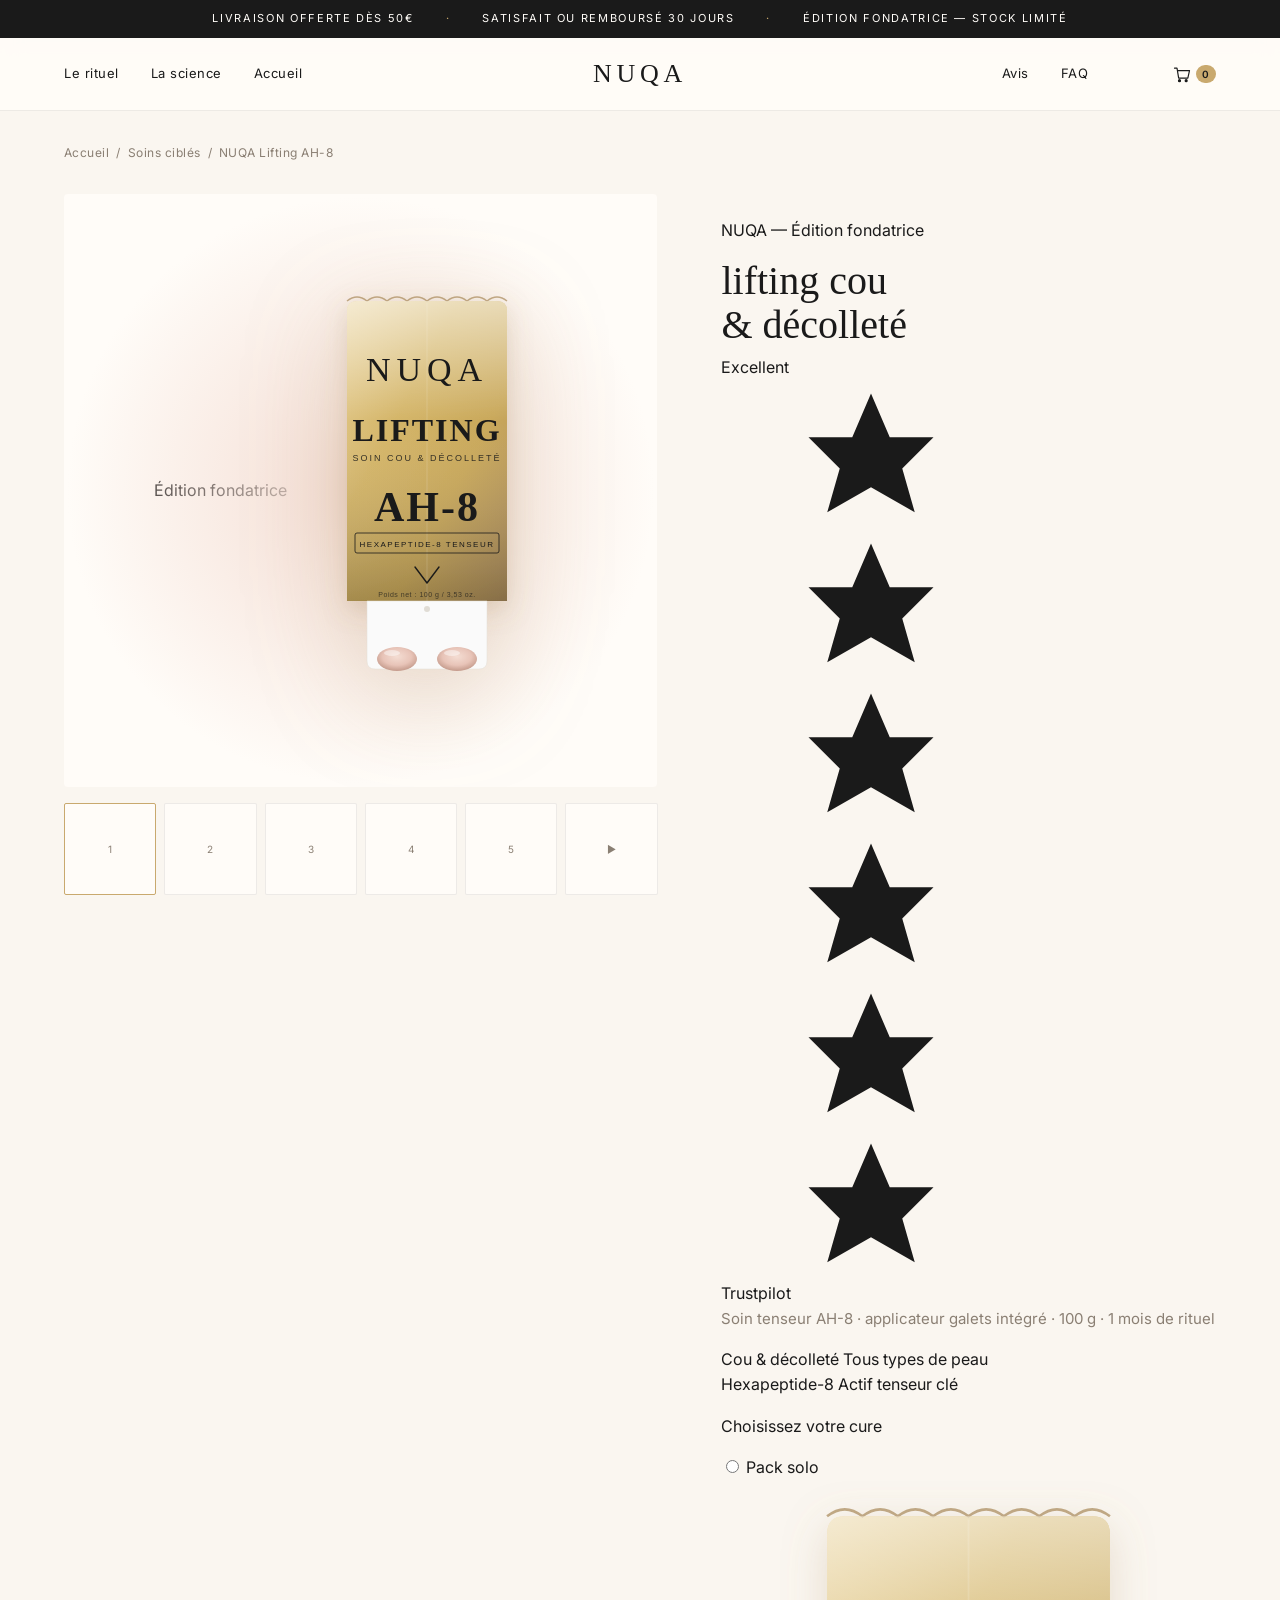
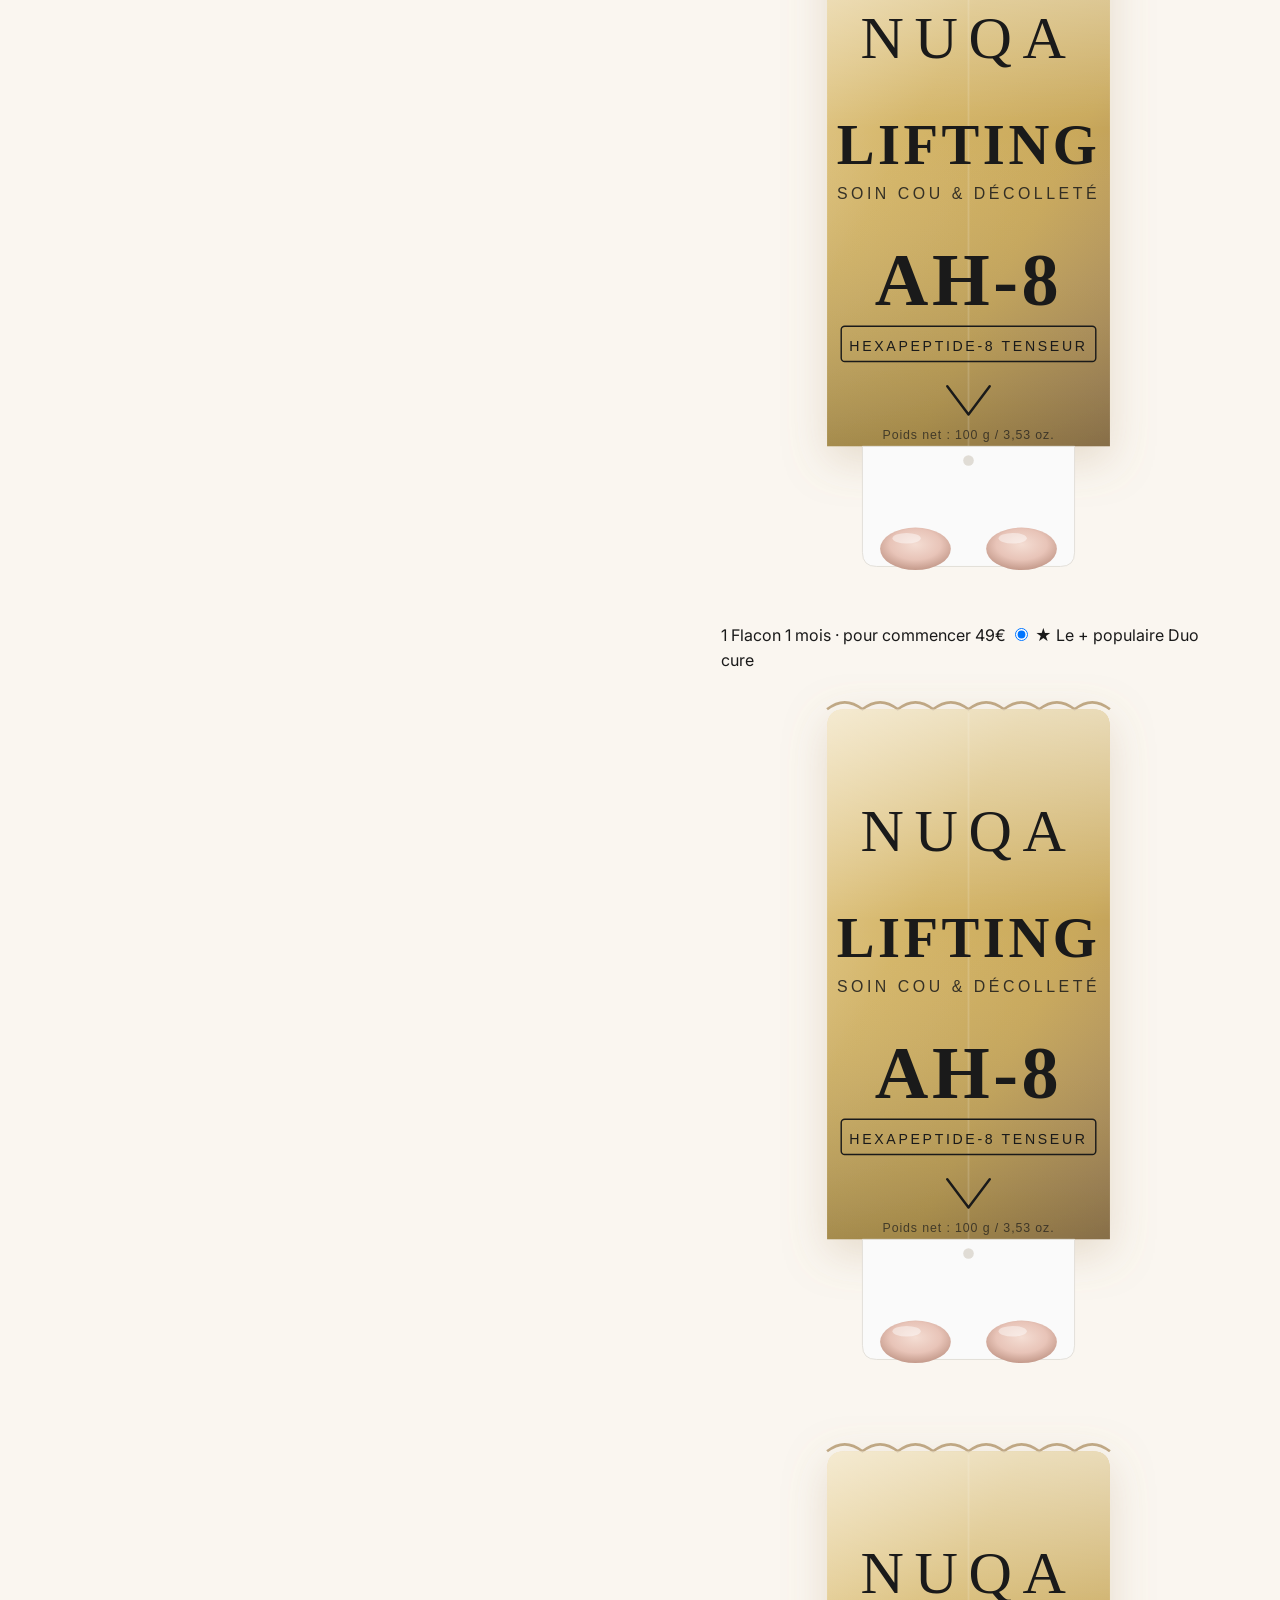
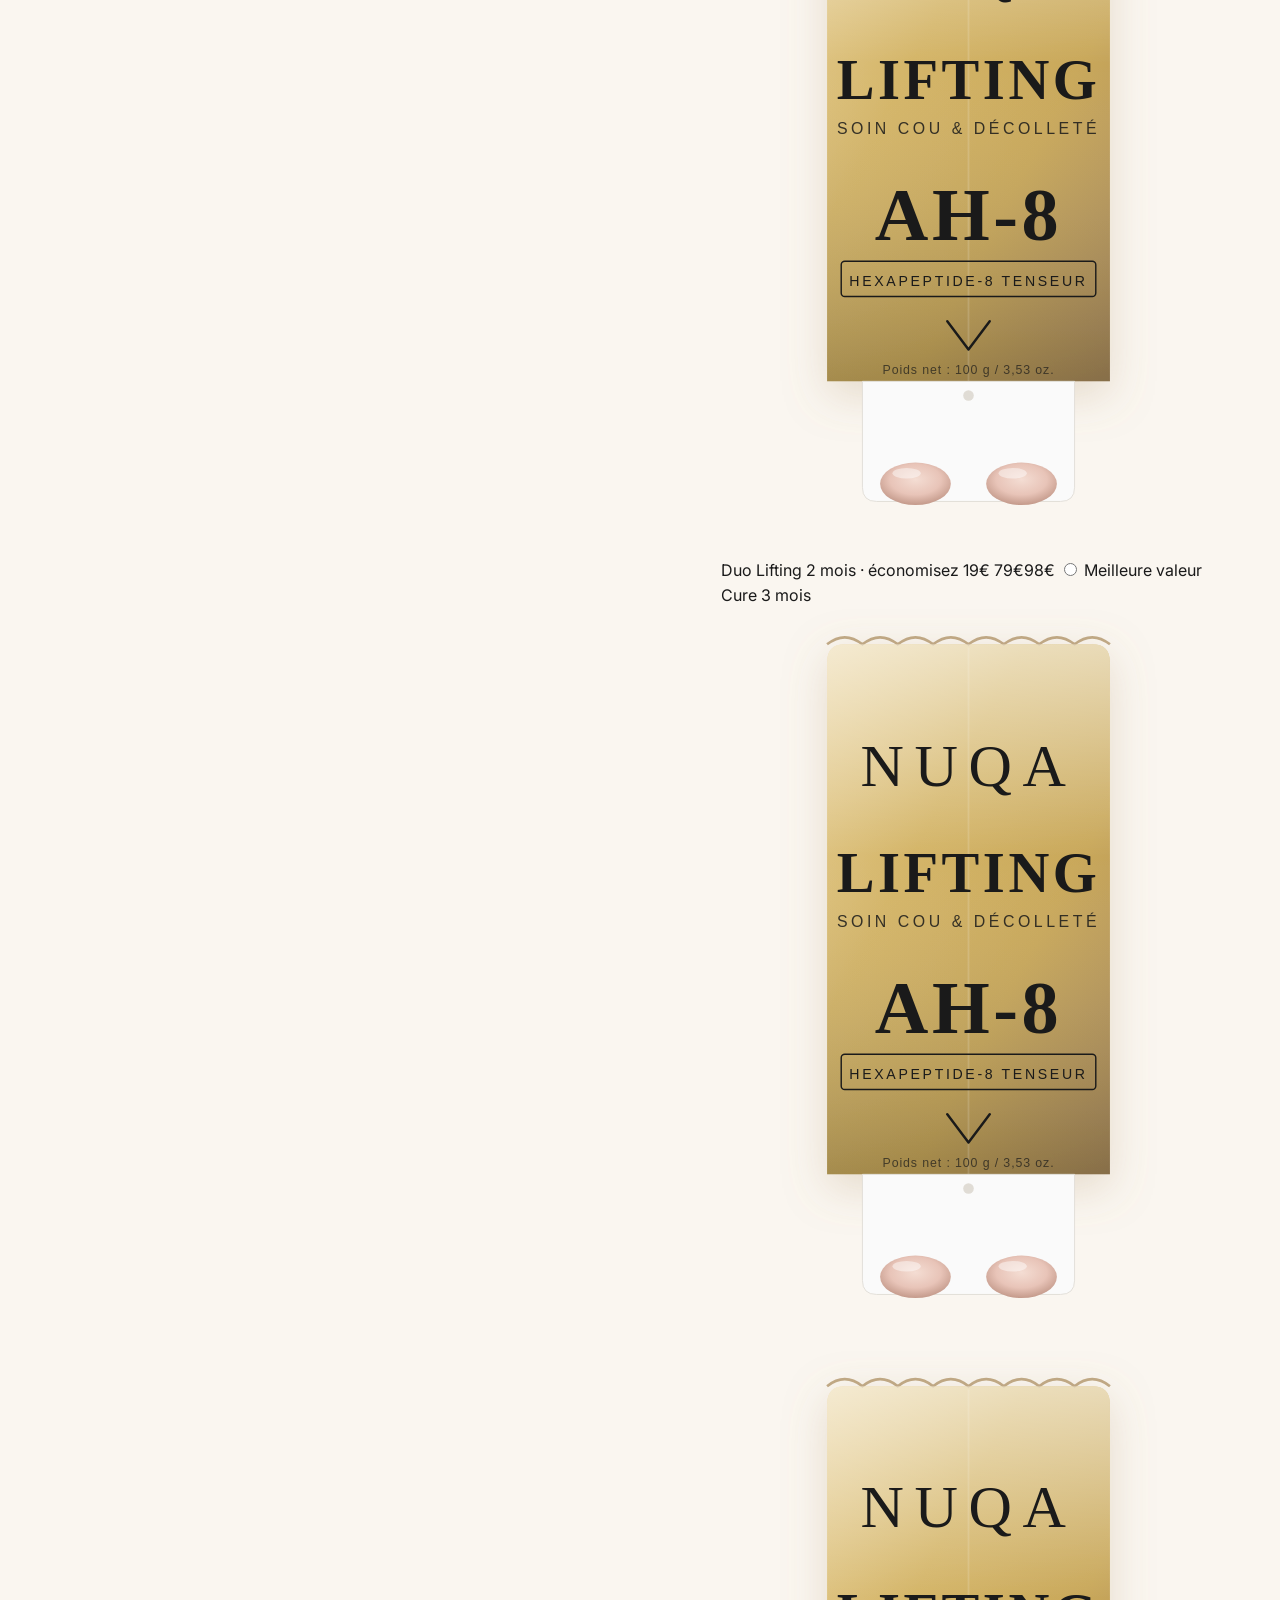
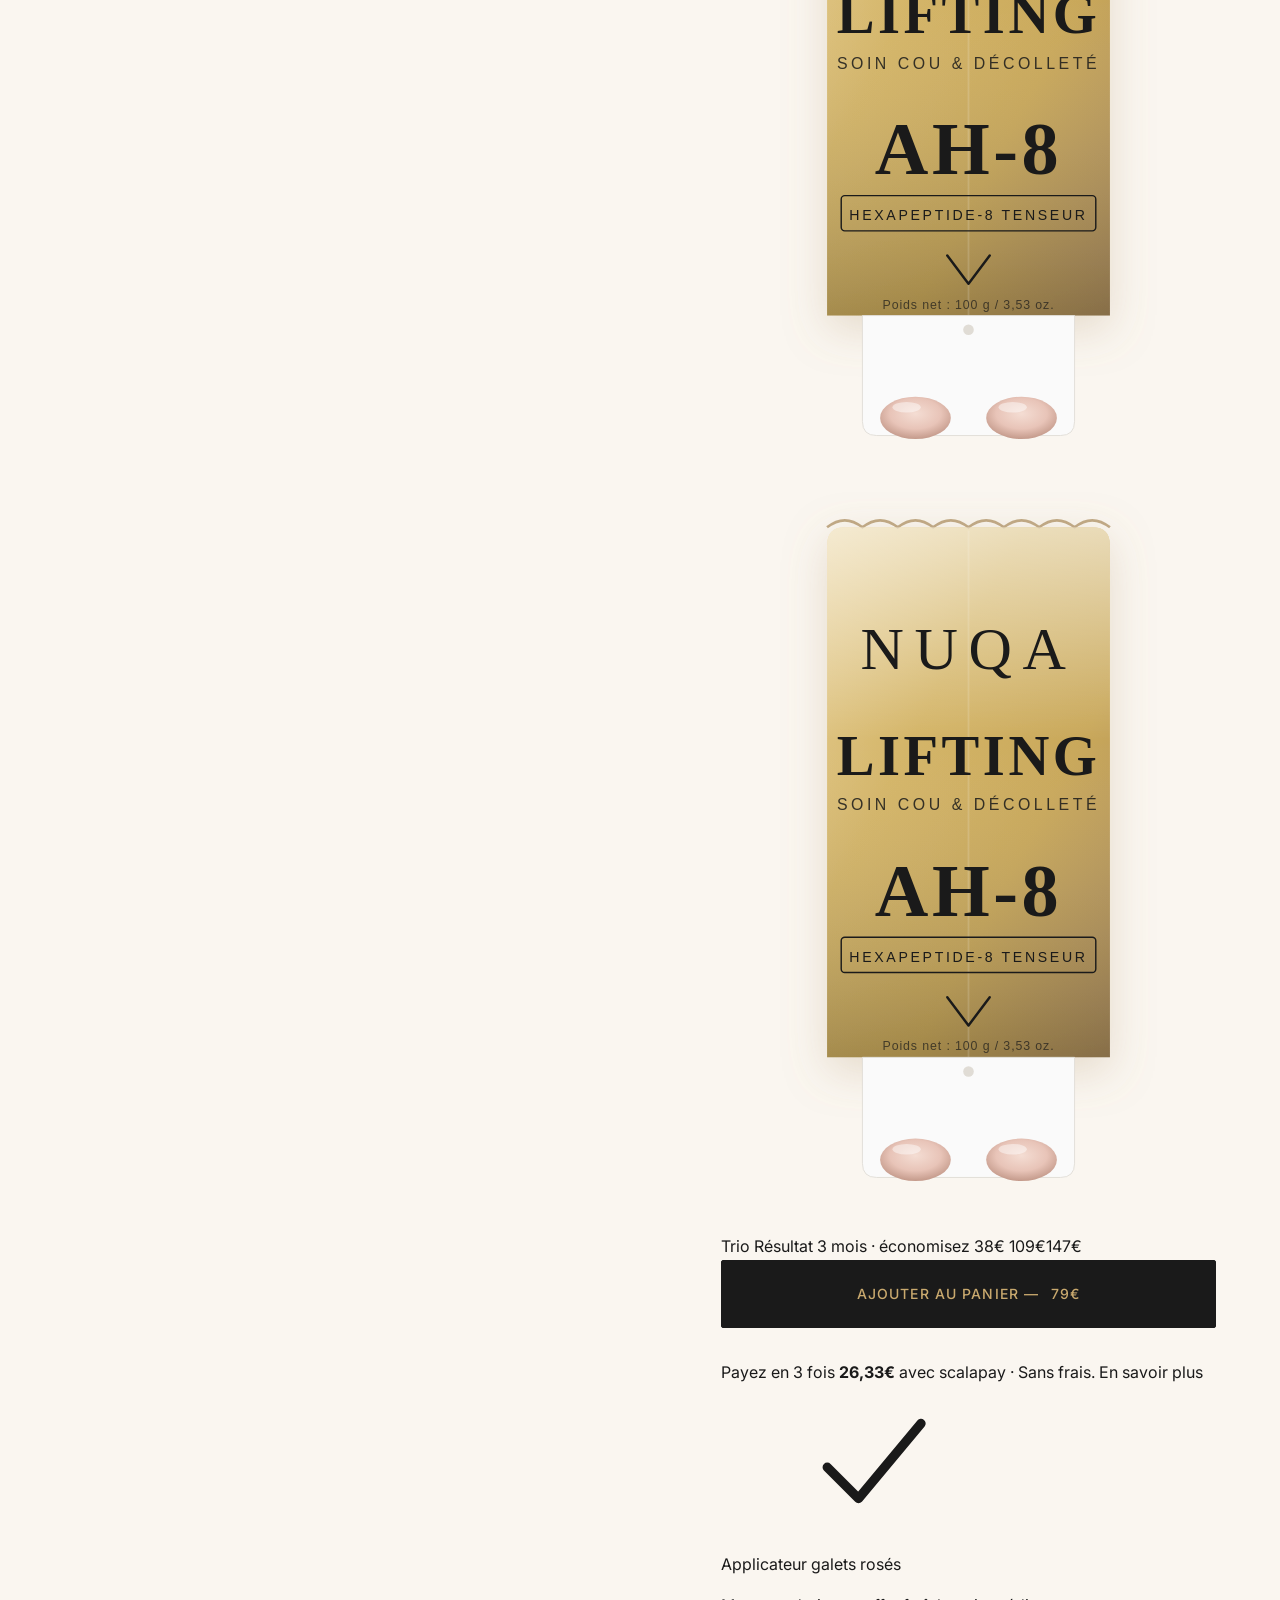
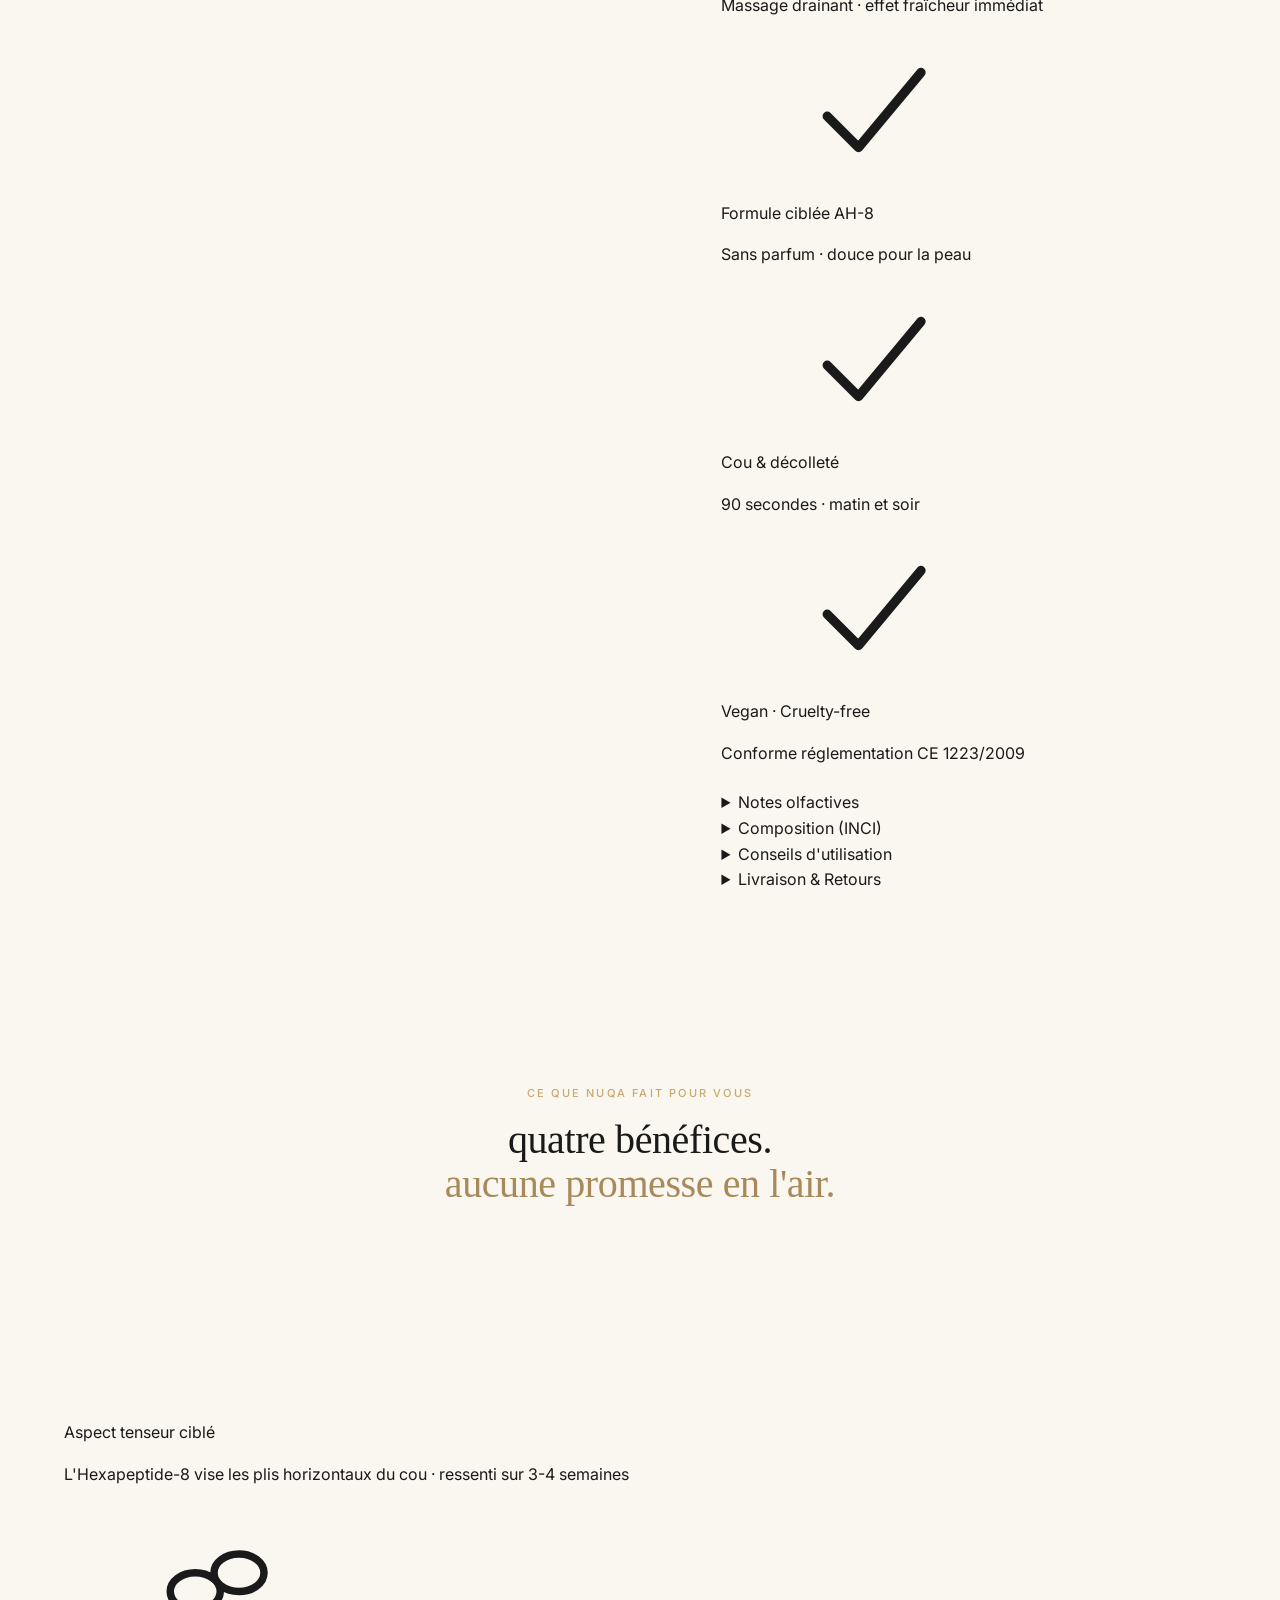
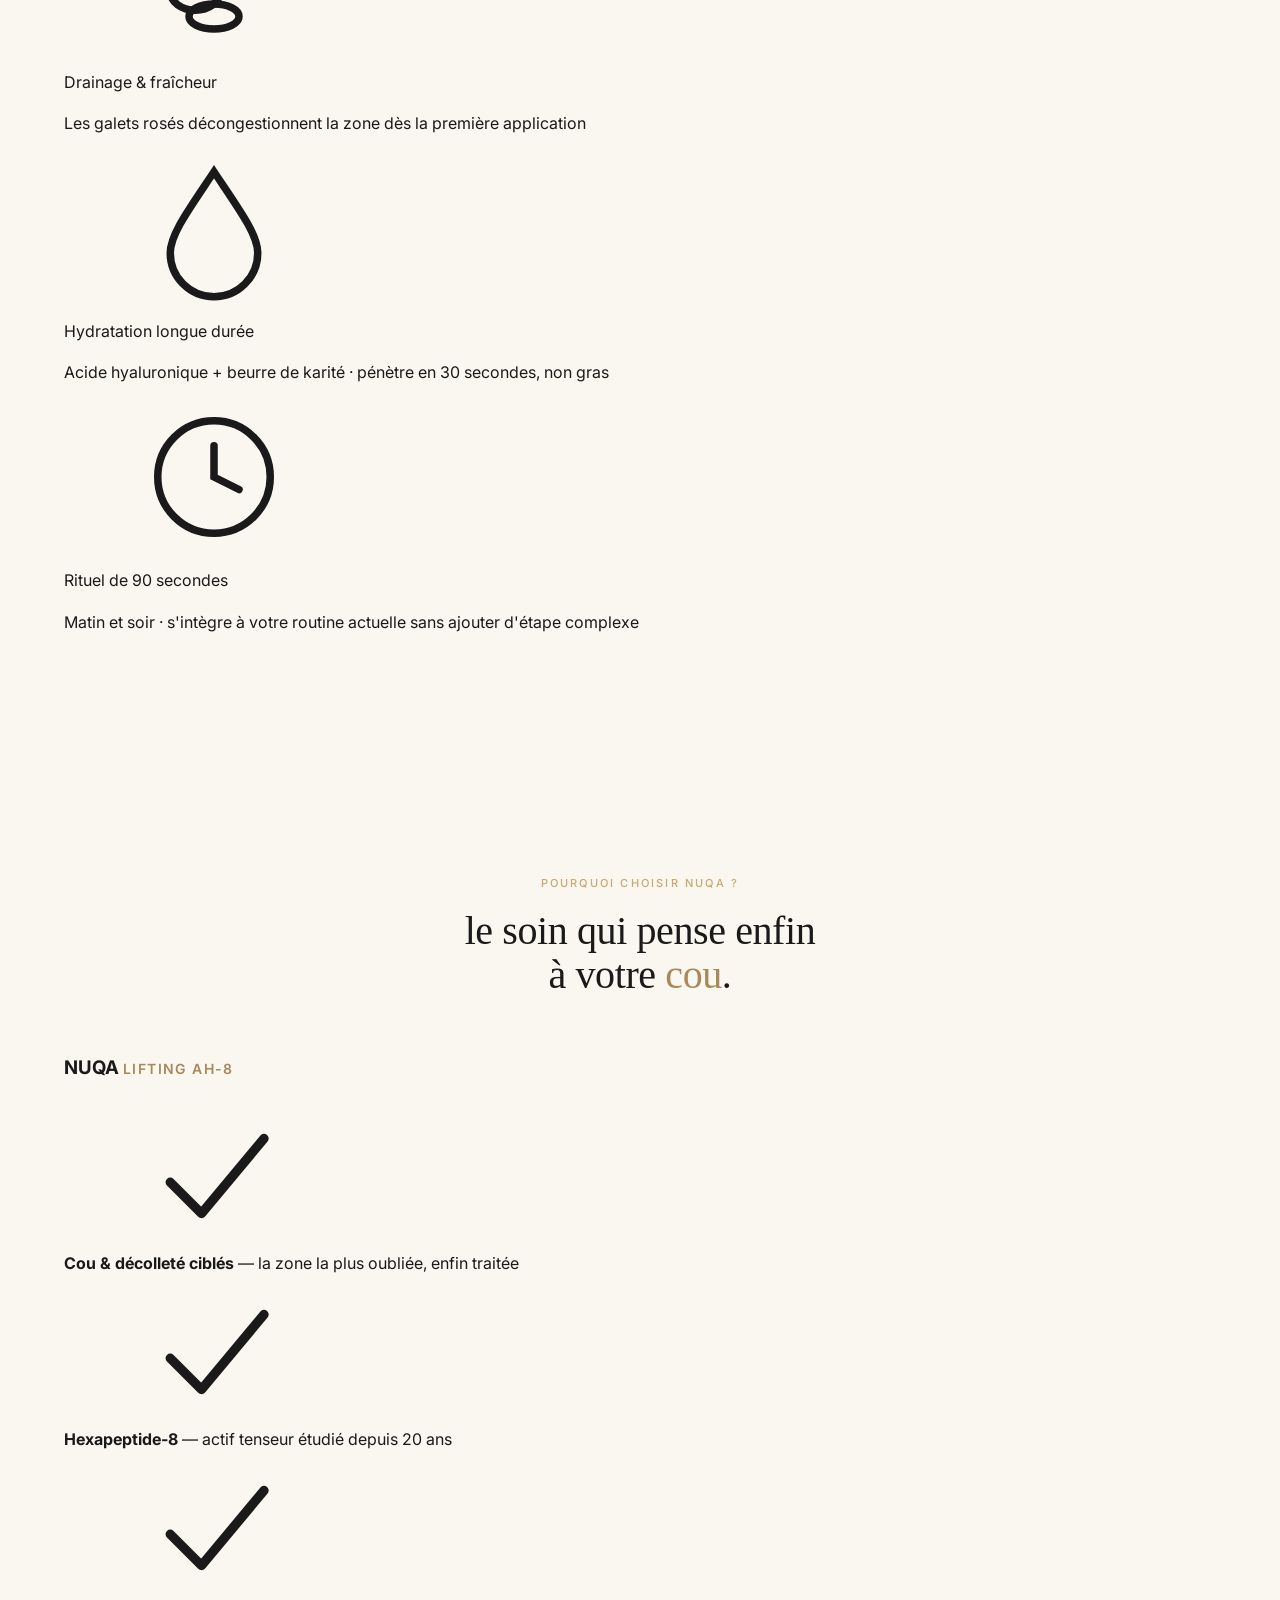
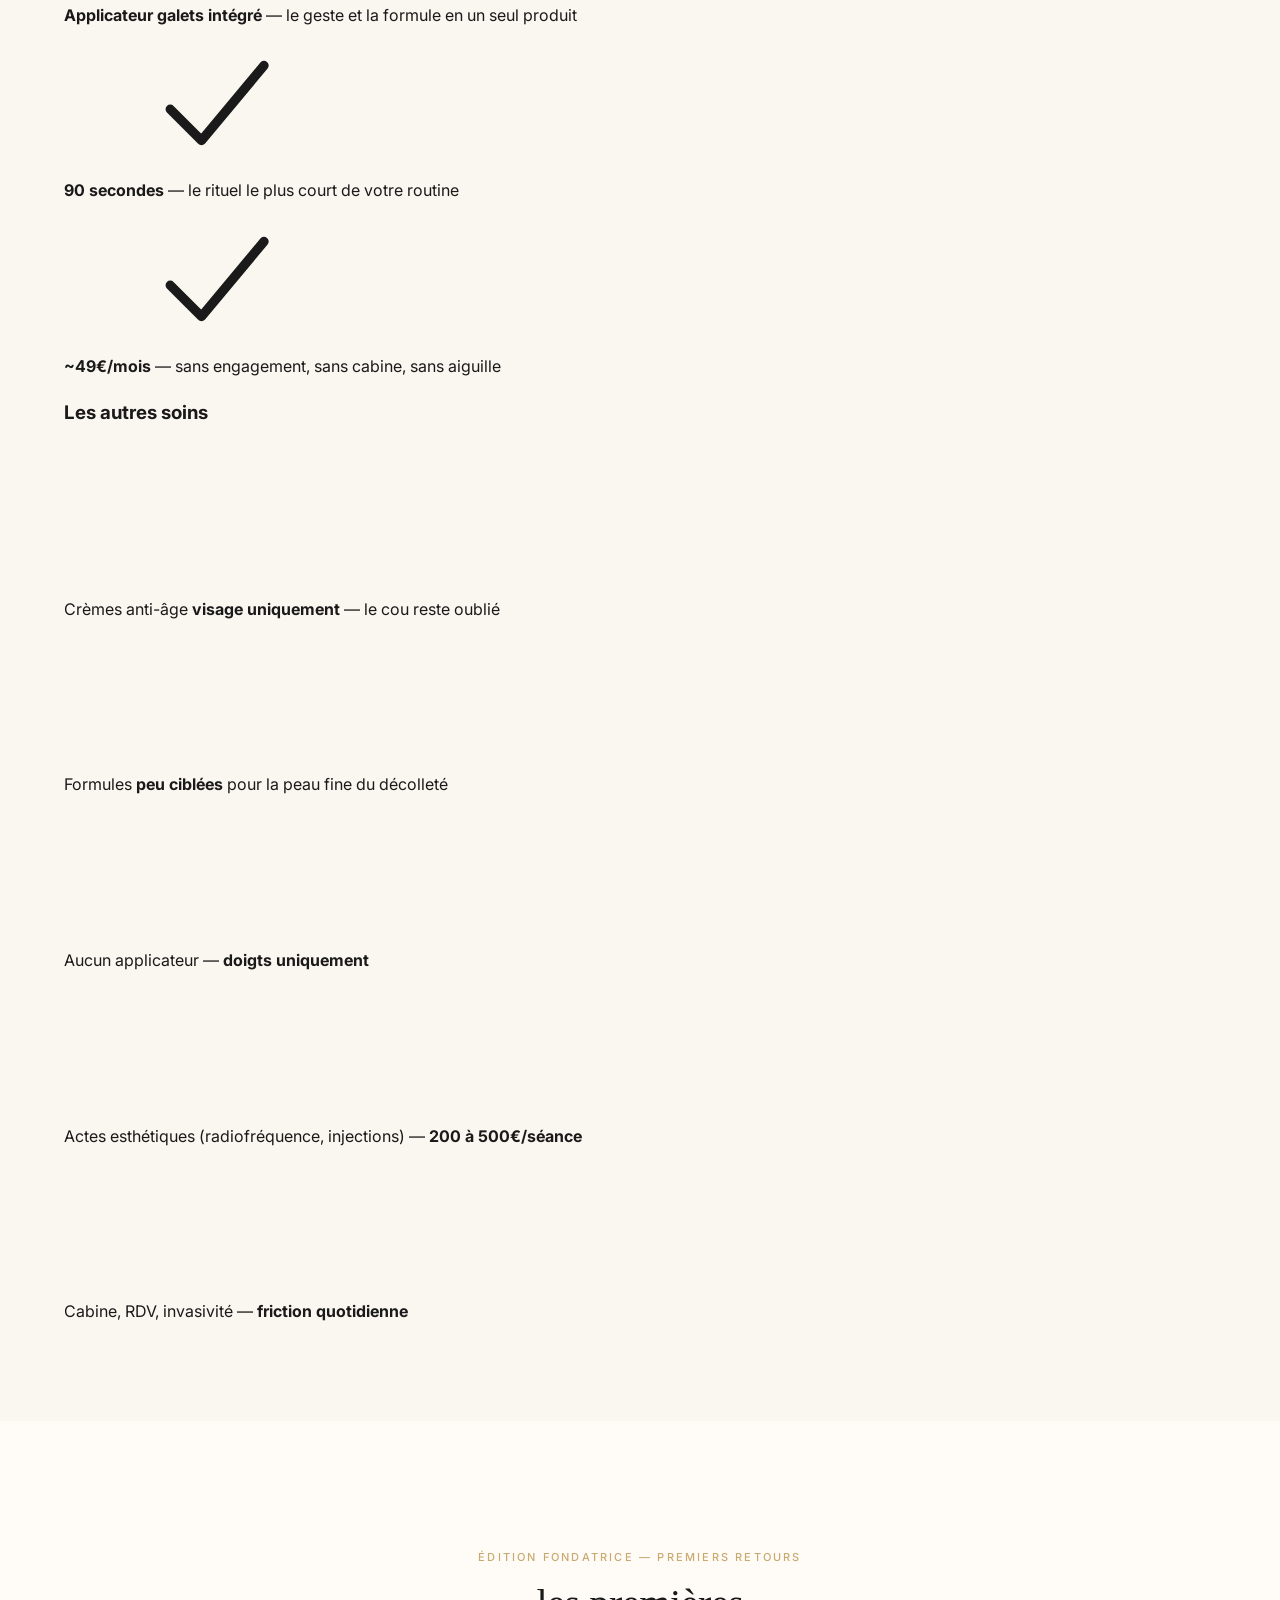
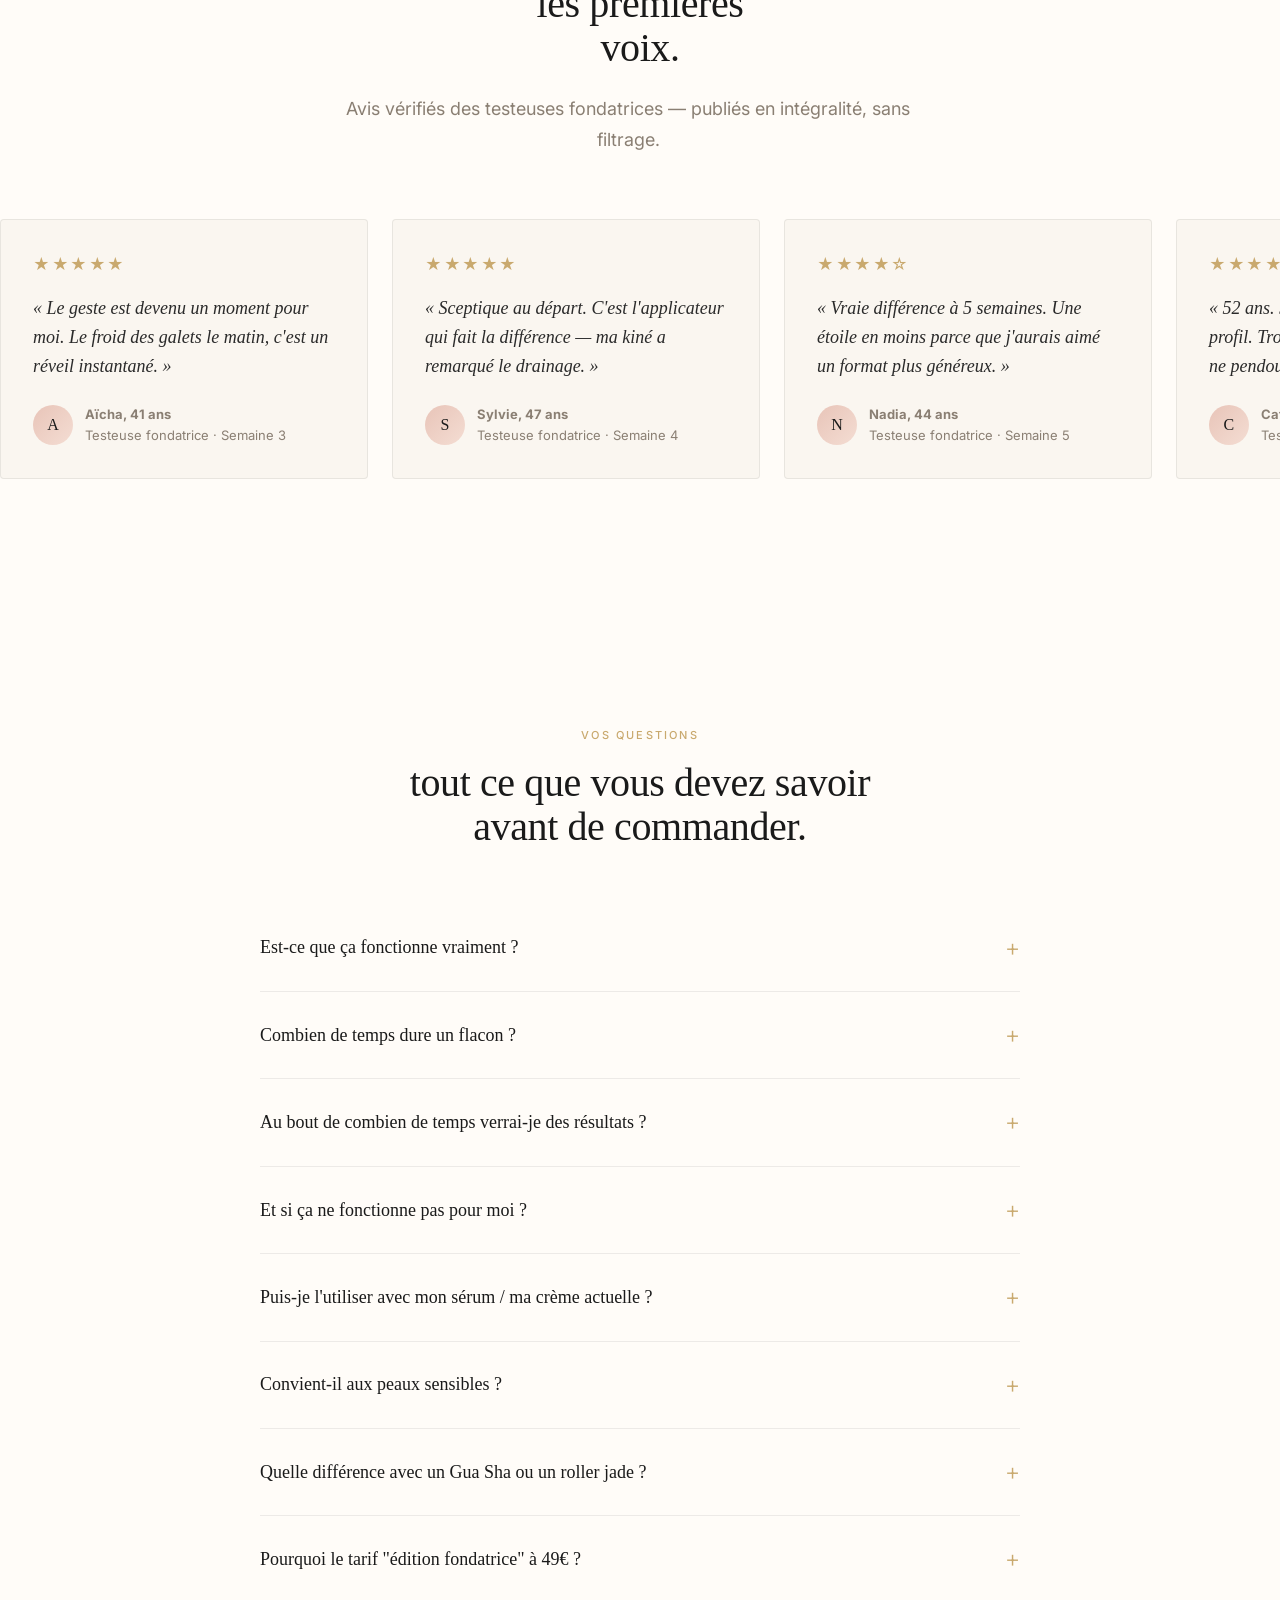
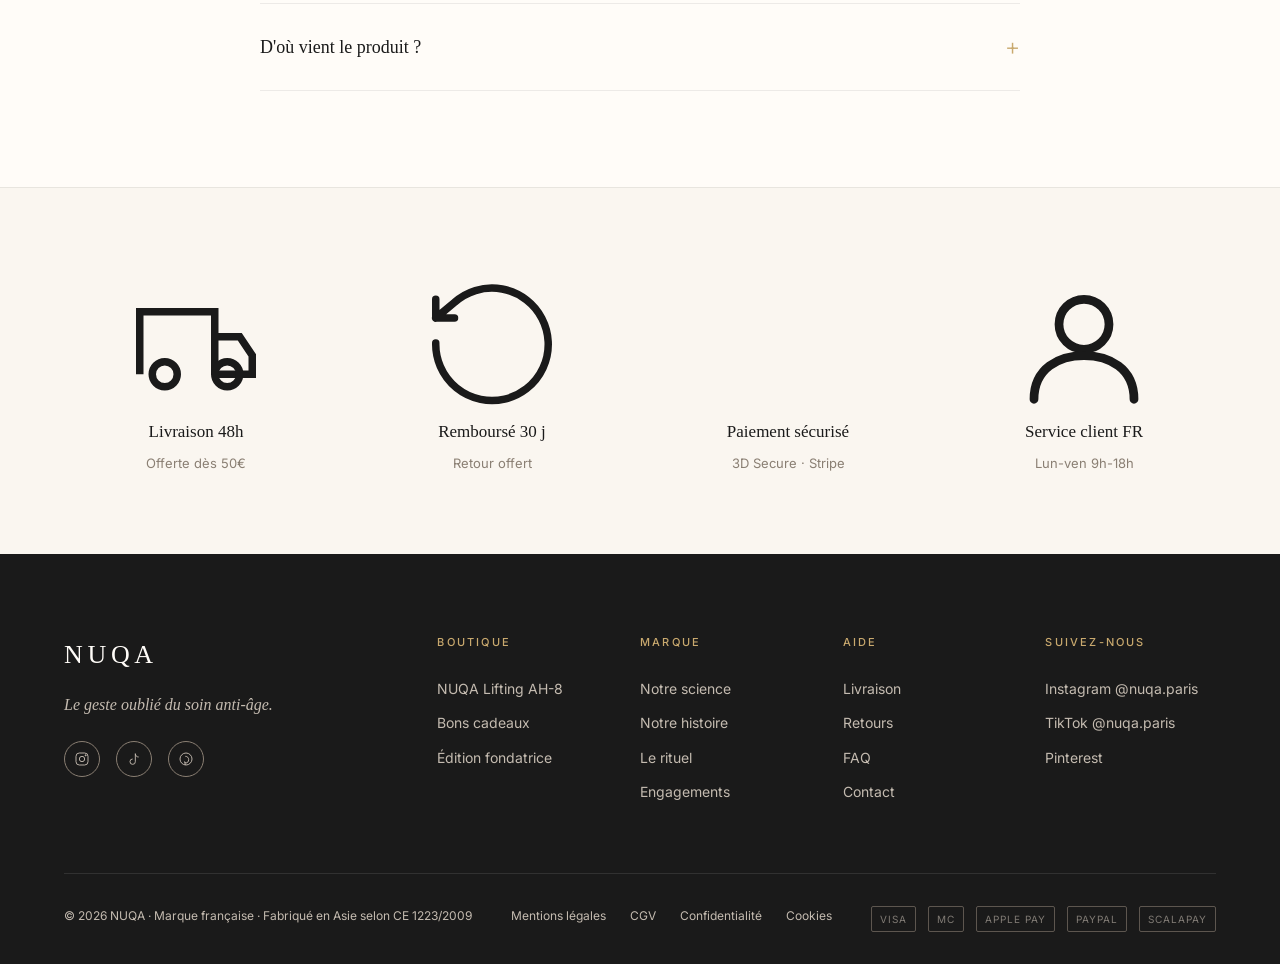
==== commit 35e1a091: "feat(storefront): PDP redesign with bundle picker + trustpilot + scalapay Co-Authored-By: Claude Opu" ====
--- a/storefront/product.html
+++ b/storefront/product.html
@@ -3,18 +3,17 @@
 <head>
   <meta charset="UTF-8" />
   <meta name="viewport" content="width=device-width, initial-scale=1, viewport-fit=cover" />
-  <meta name="theme-color" content="#FAF6F0" />
+  <meta name="theme-color" content="#F9EDDE" />
   <title>NUQA Lifting AH-8 — Soin tenseur cou & décolleté avec applicateur galets</title>
-  <meta name="description" content="Soin tenseur cou & décolleté à l'Hexapeptide-8 avec applicateur galets intégré. Édition fondatrice 49€. 100 g — environ 3 mois de rituel." />
+  <meta name="description" content="Soin tenseur cou & décolleté à l'Hexapeptide-8 avec applicateur galets intégré. Édition fondatrice 49€. 100 g — 1 mois de rituel." />
   <link rel="preconnect" href="https://fonts.googleapis.com" />
   <link rel="preconnect" href="https://fonts.gstatic.com" crossorigin />
-  <link href="https://fonts.googleapis.com/css2?family=Cormorant+Garamond:ital,wght@0,400;0,500;1,400&family=Inter:wght@400;500;600&family=Italiana&family=Playfair+Display:ital,wght@0,400;0,600;1,400&display=swap" rel="stylesheet" />
+  <link href="https://fonts.googleapis.com/css2?family=Fraunces:ital,opsz,wght@0,9..144,400;0,9..144,500;0,9..144,600;1,9..144,400;1,9..144,500;1,9..144,600&family=Inter:wght@400;500;600;700&display=swap" rel="stylesheet" />
   <link rel="stylesheet" href="assets/styles.css" />
   <link rel="icon" href="data:image/svg+xml,%3Csvg xmlns='http://www.w3.org/2000/svg' viewBox='0 0 16 16'%3E%3Cpath d='M3 4 L8 12 L13 4' fill='none' stroke='%23C9A96E' stroke-width='1.5'/%3E%3C/svg%3E" />
 </head>
 <body>
 
-<!-- TOP BAR -->
 <div class="topbar">
   <div class="topbar__inner">
     <span>Livraison offerte dès 50€</span>
@@ -25,273 +24,262 @@
   </div>
 </div>
 
-<!-- HEADER -->
 <header class="header">
   <div class="header__inner">
     <nav class="nav" aria-label="principale gauche">
       <a href="index.html#rituel">Le rituel</a>
       <a href="index.html#science">La science</a>
-      <a href="index.html#histoire">Histoire</a>
+      <a href="index.html">Accueil</a>
     </nav>
-    <button class="burger" aria-label="Menu">
-      <svg width="24" height="24"><use href="assets/icons.svg#i-burger"/></svg>
-    </button>
+    <button class="burger" aria-label="Menu"><svg width="24" height="24"><use href="assets/icons.svg#i-burger"/></svg></button>
     <a href="index.html" class="header__logo">NUQA</a>
     <nav class="nav nav--right" aria-label="principale droite">
       <a href="#avis">Avis</a>
       <a href="#faq">FAQ</a>
-      <a href="#" aria-label="Compte"><svg width="20" height="20"><use href="assets/icons.svg#i-user"/></svg></a>
+      <a href="#" aria-label="Recherche"><svg width="20" height="20"><use href="assets/icons.svg#i-search"/></svg></a>
       <a href="#" class="nav__icon" aria-label="Panier">
         <svg width="20" height="20"><use href="assets/icons.svg#i-cart"/></svg>
         <span class="cart-count">0</span>
       </a>
     </nav>
     <div class="header__icons">
-      <a href="#" aria-label="Compte"><svg width="22" height="22"><use href="assets/icons.svg#i-user"/></svg></a>
-      <a href="#" aria-label="Panier"><svg width="22" height="22"><use href="assets/icons.svg#i-cart"/></svg></a>
+      <a href="#" aria-label="Recherche"><svg width="22" height="22"><use href="assets/icons.svg#i-search"/></svg></a>
+      <a href="#" class="nav__icon" aria-label="Panier"><svg width="22" height="22"><use href="assets/icons.svg#i-cart"/></svg><span class="cart-count">0</span></a>
     </div>
   </div>
 </header>
 
-<!-- PDP -->
 <section class="pdp">
   <div class="container">
     <nav class="pdp__breadcrumb" aria-label="Fil d'ariane">
-      <a href="index.html">Accueil</a>  /  <a href="#">Boutique</a>  /  <span>NUQA Lifting AH-8</span>
+      <a href="index.html">Accueil</a> &nbsp;/&nbsp; <a href="#">Soins ciblés</a> &nbsp;/&nbsp; <span>NUQA Lifting AH-8</span>
     </nav>
 
     <div class="pdp__grid">
-      <!-- Gallery -->
       <div class="gallery">
         <div class="gallery__main" id="galleryMain">
+          <span class="gallery__badge">Édition fondatrice</span>
           <img src="assets/product.svg" alt="NUQA Lifting AH-8 — packshot principal" id="galleryMainImg" />
         </div>
         <div class="gallery__thumbs" id="galleryThumbs">
-          <button class="gallery__thumb is-active" data-label="Packshot">1</button>
-          <button class="gallery__thumb" data-label="Échelle main">2</button>
-          <button class="gallery__thumb" data-label="Application cou">3</button>
-          <button class="gallery__thumb" data-label="Macro galets">4</button>
-          <button class="gallery__thumb" data-label="Texture crème">5</button>
-          <button class="gallery__thumb" data-label="Vidéo geste">▶</button>
-        </div>
-      </div>
-
-      <!-- Buy block -->
+          <button class="gallery__thumb is-active" aria-label="Vue 1 — Packshot">1</button>
+          <button class="gallery__thumb" aria-label="Vue 2 — Échelle main">2</button>
+          <button class="gallery__thumb" aria-label="Vue 3 — Application cou">3</button>
+          <button class="gallery__thumb" aria-label="Vue 4 — Macro galets">4</button>
+          <button class="gallery__thumb" aria-label="Vue 5 — Texture crème">5</button>
+          <button class="gallery__thumb" aria-label="Vue 6 — Vidéo geste">▶</button>
+        </div>
+      </div>
+
       <aside class="buy" id="buy">
-        <p class="buy__eyebrow">Édition fondatrice — stock limité</p>
-        <h1 class="buy__title">NUQA Lifting AH-8</h1>
-        <p class="buy__sub">Soin tenseur cou &amp; décolleté avec applicateur galets intégré · 100 g</p>
-
-        <div class="buy__rating">
-          <span class="buy__rating-stars">★★★★★</span>
-          <a href="#avis">Premiers avis testeuses fondatrices</a>
-        </div>
-
-        <div class="buy__price-row">
-          <span class="buy__price-old">69€</span>
-          <span class="buy__price-now">49€</span>
-        </div>
-        <p class="buy__installment">Tarif édition fondatrice — ou 3× 16,33€ sans frais</p>
-
-        <div class="buy__urgency">
-          <span class="buy__urgency-dot"></span>
-          <span><strong>Édition fondatrice limitée à 200 unités.</strong> Stock à reconstituer après le 1er run.</span>
-        </div>
-
-        <div class="buy__qty" role="group" aria-label="Quantité">
-          <button type="button" data-qty="-1" aria-label="Diminuer">−</button>
-          <input type="number" value="1" min="1" max="10" aria-label="Quantité" id="qty" />
-          <button type="button" data-qty="+1" aria-label="Augmenter">+</button>
+        <p class="buy__product-name">NUQA — Édition fondatrice</p>
+        <h1 class="buy__title">lifting cou<br />&amp; décolleté</h1>
+
+        <div class="buy__trust-row">
+          <div class="trustpilot">
+            <span class="trustpilot__label">Excellent</span>
+            <span class="trustpilot__stars">
+              <svg><use href="assets/icons.svg#i-star"/></svg><svg><use href="assets/icons.svg#i-star"/></svg><svg><use href="assets/icons.svg#i-star"/></svg><svg><use href="assets/icons.svg#i-star"/></svg><svg><use href="assets/icons.svg#i-star"/></svg>
+            </span>
+            <span class="trustpilot__brand"><svg><use href="assets/icons.svg#i-star"/></svg>Trustpilot</span>
+          </div>
+        </div>
+
+        <p class="buy__sub">Soin tenseur AH-8 · applicateur galets intégré · 100 g · 1 mois de rituel</p>
+
+        <div class="buy__tags">
+          <div class="buy__tag">
+            <span class="buy__tag-title">Cou &amp; décolleté</span>
+            <span class="buy__tag-sub">Tous types de peau</span>
+          </div>
+          <div class="buy__tag">
+            <span class="buy__tag-title">Hexapeptide-8</span>
+            <span class="buy__tag-sub">Actif tenseur clé</span>
+          </div>
+        </div>
+
+        <div class="bundles">
+          <p class="bundles__label">Choisissez votre cure</p>
+          <div class="bundles__grid" role="radiogroup" aria-label="Choix de la cure">
+            <label class="bundle" data-bundle="solo" data-price="49">
+              <input type="radio" name="bundle" value="solo" />
+              <span class="bundle__label">Pack solo</span>
+              <span class="bundle__viz"><img src="assets/product.svg" alt="1 flacon" /></span>
+              <span class="bundle__name">1 Flacon</span>
+              <span class="bundle__save">1 mois · pour commencer</span>
+              <span class="bundle__price">49€</span>
+            </label>
+            <label class="bundle is-active" data-bundle="duo" data-price="79">
+              <input type="radio" name="bundle" value="duo" checked />
+              <span class="bundle__flag">★ Le + populaire</span>
+              <span class="bundle__label">Duo cure</span>
+              <span class="bundle__viz"><img src="assets/product.svg" alt="Flacon" /><img src="assets/product.svg" alt="Flacon" /></span>
+              <span class="bundle__name">Duo Lifting</span>
+              <span class="bundle__save">2 mois · économisez 19€</span>
+              <span class="bundle__price">79€<span class="bundle__price-old">98€</span></span>
+            </label>
+            <label class="bundle" data-bundle="trio" data-price="109">
+              <input type="radio" name="bundle" value="trio" />
+              <span class="bundle__flag bundle__flag--value">Meilleure valeur</span>
+              <span class="bundle__label">Cure 3 mois</span>
+              <span class="bundle__viz"><img src="assets/product.svg" alt="Flacon" /><img src="assets/product.svg" alt="Flacon" /><img src="assets/product.svg" alt="Flacon" /></span>
+              <span class="bundle__name">Trio Résultat</span>
+              <span class="bundle__save">3 mois · économisez 38€</span>
+              <span class="bundle__price">109€<span class="bundle__price-old">147€</span></span>
+            </label>
+          </div>
         </div>
 
         <div class="buy__cta-stack">
-          <button class="btn btn-gold btn-block btn-lg" id="addToCart">Ajouter au panier — 49€</button>
-          <button class="btn btn-primary btn-block">Acheter en 1 clic</button>
-          <div class="buy__cta-express">Apple Pay · Shop Pay · PayPal Express</div>
-        </div>
-
-        <div class="buy__trust">
-          <div class="buy__trust-item"><svg class="buy__trust-icon"><use href="assets/icons.svg#i-truck"/></svg><div><strong>Livraison offerte dès 50€</strong> · Expédition sous 48h</div></div>
-          <div class="buy__trust-item"><svg class="buy__trust-icon"><use href="assets/icons.svg#i-return"/></svg><div><strong>Satisfait ou remboursé 30 jours</strong> · Retour offert</div></div>
-          <div class="buy__trust-item"><svg class="buy__trust-icon"><use href="assets/icons.svg#i-leaf"/></svg><div><strong>Vegan · Cruelty-free</strong> · Conforme CE 1223/2009</div></div>
-          <div class="buy__trust-item"><svg class="buy__trust-icon"><use href="assets/icons.svg#i-check"/></svg><div><strong>Service client français</strong> · Lundi-vendredi 9h-18h</div></div>
+          <button class="btn btn-primary btn-block btn-lg" id="addToCart">Ajouter au panier — <span id="atcPrice">79€</span></button>
+        </div>
+
+        <div class="buy__scalapay">
+          Payez en 3 fois <strong id="scalapayAmount">26,33€</strong> avec
+          <span class="buy__scalapay-badge">scalapay</span>
+          <span>· Sans frais.</span>
+          <a href="#" class="buy__scalapay-link">En savoir plus</a>
+        </div>
+
+        <div class="accordion">
+          <div class="accordion__item-inline">
+            <span class="accordion__check"><svg><use href="assets/icons.svg#i-check"/></svg></span>
+            <div>
+              <p class="accordion__title-inline">Applicateur galets rosés</p>
+              <p class="accordion__sub-inline">Massage drainant · effet fraîcheur immédiat</p>
+            </div>
+          </div>
+          <div class="accordion__item-inline">
+            <span class="accordion__check"><svg><use href="assets/icons.svg#i-check"/></svg></span>
+            <div>
+              <p class="accordion__title-inline">Formule ciblée AH-8</p>
+              <p class="accordion__sub-inline">Sans parfum · douce pour la peau</p>
+            </div>
+          </div>
+          <div class="accordion__item-inline">
+            <span class="accordion__check"><svg><use href="assets/icons.svg#i-check"/></svg></span>
+            <div>
+              <p class="accordion__title-inline">Cou &amp; décolleté</p>
+              <p class="accordion__sub-inline">90 secondes · matin et soir</p>
+            </div>
+          </div>
+          <div class="accordion__item-inline">
+            <span class="accordion__check"><svg><use href="assets/icons.svg#i-check"/></svg></span>
+            <div>
+              <p class="accordion__title-inline">Vegan · Cruelty-free</p>
+              <p class="accordion__sub-inline">Conforme réglementation CE 1223/2009</p>
+            </div>
+          </div>
+        </div>
+
+        <div class="accordion" style="margin-top:24px">
+          <details class="accordion__item">
+            <summary>Notes olfactives</summary>
+            <div class="accordion__answer">
+              Formule sans parfum ajouté — l'odeur naturelle est légèrement neutre, avec des notes discrètes de karité et d'acide hyaluronique. Nous avons fait ce choix pour convenir aux peaux les plus sensibles et éviter toute interaction avec vos autres soins parfumés.
+            </div>
+          </details>
+          <details class="accordion__item">
+            <summary>Composition (INCI)</summary>
+            <div class="accordion__answer">
+              Aqua, Glycerin, Caprylic/Capric Triglyceride, Cetyl Alcohol, Butyrospermum Parkii (Shea) Butter, Niacinamide, Sodium Hyaluronate, Acetyl Hexapeptide-8, Tocopheryl Acetate, Panthenol, Phenoxyethanol, Ethylhexylglycerin.
+              <br /><br /><em>Liste à confirmer après réception du COA fournisseur.</em>
+            </div>
+          </details>
+          <details class="accordion__item">
+            <summary>Conseils d'utilisation</summary>
+            <div class="accordion__answer">
+              Sur peau propre, matin et soir. Pressez une noisette directement sur les galets. Massez de la clavicule vers le menton en remontant, 60 secondes. Terminez par les côtés du cou vers les oreilles, 30 secondes. Aucun rinçage.
+            </div>
+          </details>
+          <details class="accordion__item">
+            <summary>Livraison &amp; Retours</summary>
+            <div class="accordion__answer">
+              Livraison Colissimo suivi 48h en France métropolitaine, offerte dès 50€. Retour offert sous 30 jours, sans justification. Remboursement sous 5 jours ouvrés.
+            </div>
+          </details>
         </div>
       </aside>
     </div>
   </div>
 </section>
 
-<!-- TABS -->
-<nav class="tabs">
-  <div class="container tabs__inner" role="tablist">
-    <a class="tab is-active" href="#benefices" role="tab">Bénéfices</a>
-    <a class="tab" href="#ingredients" role="tab">Ingrédients</a>
-    <a class="tab" href="#mode" role="tab">Mode d'emploi</a>
-    <a class="tab" href="#compare" role="tab">Comparatif</a>
-    <a class="tab" href="#avis" role="tab">Avis</a>
-    <a class="tab" href="#faq" role="tab">FAQ</a>
-  </div>
-</nav>
-
-<!-- BÉNÉFICES -->
-<section class="section section--cream" id="benefices">
-  <div class="container">
-    <div class="solution__head" data-reveal>
+<section class="section benefits">
+  <div class="container container--narrow">
+    <div style="text-align:center; margin-bottom:48px">
       <p class="eyebrow">Ce que NUQA fait pour vous</p>
-      <h2 class="h2">Quatre bénéfices. Aucune promesse en l'air.</h2>
-    </div>
-    <div class="solution__grid">
-      <article class="card">
-        <svg class="card__icon"><use href="assets/icons.svg#i-flask"/></svg>
-        <h3 class="card__title">Aspect tenseur</h3>
-        <p class="card__text">L'Hexapeptide-8 vise l'apparence des plis horizontaux du cou. Ressenti progressif sur 3 à 4 semaines d'usage régulier.</p>
-      </article>
-      <article class="card">
-        <svg class="card__icon"><use href="assets/icons.svg#i-pebble"/></svg>
-        <h3 class="card__title">Drainage et confort</h3>
-        <p class="card__text">Les galets froids stimulent la microcirculation. La sensation de fraîcheur décongestionne immédiatement la zone — particulièrement le matin.</p>
-      </article>
-      <article class="card">
-        <svg class="card__icon"><use href="assets/icons.svg#i-droplet"/></svg>
-        <h3 class="card__title">Hydratation longue durée</h3>
-        <p class="card__text">Texture riche non grasse à l'acide hyaluronique et au beurre de karité. Pénètre en moins de 30 secondes, ne laisse aucun film.</p>
-      </article>
-      <article class="card">
-        <svg class="card__icon"><use href="assets/icons.svg#i-clock"/></svg>
-        <h3 class="card__title">Geste rituel quotidien</h3>
-        <p class="card__text">Conçu pour s'intégrer en 90 secondes à votre routine actuelle. Sans modifier vos autres soins, sans étape supplémentaire complexe.</p>
-      </article>
-    </div>
-  </div>
-</section>
-
-<!-- INGREDIENTS -->
-<section class="section section--offwhite" id="ingredients">
-  <div class="container">
-    <div class="solution__head" data-reveal>
-      <p class="eyebrow">Formule</p>
-      <h2 class="h2">Trois actifs. Et la transparence sur les autres.</h2>
-    </div>
-    <div class="solution__grid">
-      <article class="card">
-        <h3 class="card__title">Acétyl Hexapeptide-8</h3>
-        <p class="card__sub">Le pilier tenseur</p>
-        <p class="card__text">Peptide de synthèse étudié depuis plus de 20 ans. Cible l'apparence des micro-tensions responsables des plis horizontaux du cou et du décolleté.</p>
-      </article>
-      <article class="card">
-        <h3 class="card__title">Acide Hyaluronique</h3>
-        <p class="card__sub">L'hydratation profonde</p>
-        <p class="card__text">Trois poids moléculaires différents pour hydrater à plusieurs niveaux du derme. Peau plus rebondie, plus confortable, dès la première application.</p>
-      </article>
-      <article class="card">
-        <h3 class="card__title">Beurre de karité &amp; Niacinamide</h3>
-        <p class="card__sub">Le confort et l'éclat</p>
-        <p class="card__text">Karité bio nourrissant pour les peaux desséchées. Niacinamide (vitamine B3) pour uniformiser le grain de peau et atténuer les taches du décolleté.</p>
-      </article>
-    </div>
-    <div style="margin-top:48px; padding:32px; background:var(--cream); border:1px solid var(--line); border-radius:4px; max-width:900px; margin-inline:auto;">
-      <p class="fineprint" style="margin:0; line-height:1.8;"><strong style="color:var(--black)">INCI complète</strong> — Aqua, Glycerin, Caprylic/Capric Triglyceride, Cetyl Alcohol, Butyrospermum Parkii (Shea) Butter, Niacinamide, Sodium Hyaluronate, Acetyl Hexapeptide-8, Tocopheryl Acetate, Panthenol, Phenoxyethanol, Ethylhexylglycerin. <em>Liste à confirmer après réception du COA fournisseur.</em></p>
-    </div>
-  </div>
-</section>
-
-<!-- MODE D'EMPLOI -->
-<section class="section section--cream" id="mode">
-  <div class="container">
-    <div class="solution__head">
-      <p class="eyebrow">Le rituel — 90 secondes</p>
-      <h2 class="h2">Quatre gestes. Matin et soir.</h2>
-    </div>
-    <div class="solution__grid">
-      <article class="card">
-        <p class="card__sub" style="font-size:14px; letter-spacing:0.2em; text-transform:uppercase;">Étape 01</p>
-        <h3 class="card__title">Préparez la zone</h3>
-        <p class="card__text">Sur peau propre et sèche. Pas besoin d'autre soin avant — NUQA s'applique en première intention sur le cou.</p>
-      </article>
-      <article class="card">
-        <p class="card__sub" style="font-size:14px; letter-spacing:0.2em; text-transform:uppercase;">Étape 02</p>
-        <h3 class="card__title">Dosez la noisette</h3>
-        <p class="card__text">Pressez l'équivalent d'une noisette directement sur les galets. Pas plus — la formule est concentrée.</p>
-      </article>
-      <article class="card">
-        <p class="card__sub" style="font-size:14px; letter-spacing:0.2em; text-transform:uppercase;">Étape 03</p>
-        <h3 class="card__title">Massez en remontant</h3>
-        <p class="card__text">Du décolleté vers le menton. Toujours vers le haut. Mouvements lents, sans appuyer. 60 secondes suffisent.</p>
-      </article>
-      <article class="card">
-        <p class="card__sub" style="font-size:14px; letter-spacing:0.2em; text-transform:uppercase;">Étape 04</p>
-        <h3 class="card__title">Finissez par les côtés</h3>
-        <p class="card__text">Galets sur les côtés du cou, mouvement de bas en haut, des clavicules vers les oreilles. Effet drainant immédiat.</p>
-      </article>
-    </div>
-  </div>
-</section>
-
-<!-- COMPARATIF -->
-<section class="compare" id="compare">
+      <h2 class="h2 h2--italic">quatre bénéfices.<br /><span style="color:var(--gold-deep)">aucune promesse en l'air.</span></h2>
+    </div>
+    <div class="benefits__grid">
+      <div class="benefit">
+        <span class="benefit__check"><svg><use href="assets/icons.svg#i-sparkle"/></svg></span>
+        <div>
+          <p class="benefit__title">Aspect tenseur ciblé</p>
+          <p class="benefit__text">L'Hexapeptide-8 vise les plis horizontaux du cou · ressenti sur 3-4 semaines</p>
+        </div>
+      </div>
+      <div class="benefit">
+        <span class="benefit__check"><svg><use href="assets/icons.svg#i-pebble"/></svg></span>
+        <div>
+          <p class="benefit__title">Drainage &amp; fraîcheur</p>
+          <p class="benefit__text">Les galets rosés décongestionnent la zone dès la première application</p>
+        </div>
+      </div>
+      <div class="benefit">
+        <span class="benefit__check"><svg><use href="assets/icons.svg#i-droplet"/></svg></span>
+        <div>
+          <p class="benefit__title">Hydratation longue durée</p>
+          <p class="benefit__text">Acide hyaluronique + beurre de karité · pénètre en 30 secondes, non gras</p>
+        </div>
+      </div>
+      <div class="benefit">
+        <span class="benefit__check"><svg><use href="assets/icons.svg#i-clock"/></svg></span>
+        <div>
+          <p class="benefit__title">Rituel de 90 secondes</p>
+          <p class="benefit__text">Matin et soir · s'intègre à votre routine actuelle sans ajouter d'étape complexe</p>
+        </div>
+      </div>
+    </div>
+  </div>
+</section>
+
+<section class="section compare" id="compare">
   <div class="container">
     <div class="compare__head">
-      <p class="eyebrow">Pourquoi NUQA est différent</p>
-      <h2 class="h2">Trois approches. Trois philosophies.</h2>
-    </div>
-    <table class="compare__table">
-      <thead>
-        <tr>
-          <th></th>
-          <th>Crème anti-âge classique</th>
-          <th>Lifting / radiofréquence</th>
-          <th class="col-nuqa">NUQA Lifting AH-8</th>
-        </tr>
-      </thead>
-      <tbody>
-        <tr>
-          <th>Zone ciblée</th>
-          <td>Visage uniquement</td>
-          <td>Visage (+ cou en option)</td>
-          <td class="col-nuqa">Cou &amp; décolleté spécifiquement</td>
-        </tr>
-        <tr>
-          <th>Actif tenseur</th>
-          <td>Variable, peu ciblé</td>
-          <td>Action mécanique</td>
-          <td class="col-nuqa">Hexapeptide-8 + galets</td>
-        </tr>
-        <tr>
-          <th>Geste massage</th>
-          <td>Mains uniquement</td>
-          <td>Cabine professionnelle</td>
-          <td class="col-nuqa">Applicateur galets intégré</td>
-        </tr>
-        <tr>
-          <th>Coût mensuel</th>
-          <td>30 à 80€</td>
-          <td>200 à 500€/séance</td>
-          <td class="col-nuqa">~16€/mois (cure 3 mois)</td>
-        </tr>
-        <tr>
-          <th>Invasivité</th>
-          <td>Aucune</td>
-          <td>Modérée à forte</td>
-          <td class="col-nuqa">Aucune</td>
-        </tr>
-        <tr>
-          <th>Temps quotidien</th>
-          <td>1 à 2 minutes</td>
-          <td>Hebdo / mensuel</td>
-          <td class="col-nuqa">90 secondes</td>
-        </tr>
-      </tbody>
-    </table>
-  </div>
-</section>
-
-<!-- AVIS -->
-<section class="section section--cream" id="avis">
+      <p class="eyebrow eyebrow--gold">Pourquoi choisir NUQA ?</p>
+      <h2 class="h2 h2--italic">le soin qui pense enfin<br />à votre <span style="color:var(--gold-deep)">cou</span>.</h2>
+    </div>
+    <div class="compare__grid">
+      <div class="compare__card compare__card--nuqa">
+        <h3 class="compare__card-header">NUQA <span style="color:var(--gold-deep); font-size:14px; font-family:var(--font-sans); letter-spacing:0.1em; text-transform:uppercase; font-weight:600">Lifting AH-8</span></h3>
+        <ul class="compare__list">
+          <li><span class="compare__mark"><svg><use href="assets/icons.svg#i-check"/></svg></span><span><strong>Cou &amp; décolleté ciblés</strong> — la zone la plus oubliée, enfin traitée</span></li>
+          <li><span class="compare__mark"><svg><use href="assets/icons.svg#i-check"/></svg></span><span><strong>Hexapeptide-8</strong> — actif tenseur étudié depuis 20 ans</span></li>
+          <li><span class="compare__mark"><svg><use href="assets/icons.svg#i-check"/></svg></span><span><strong>Applicateur galets intégré</strong> — le geste et la formule en un seul produit</span></li>
+          <li><span class="compare__mark"><svg><use href="assets/icons.svg#i-check"/></svg></span><span><strong>90 secondes</strong> — le rituel le plus court de votre routine</span></li>
+          <li><span class="compare__mark"><svg><use href="assets/icons.svg#i-check"/></svg></span><span><strong>~49€/mois</strong> — sans engagement, sans cabine, sans aiguille</span></li>
+        </ul>
+      </div>
+      <div class="compare__card compare__card--others">
+        <h3 class="compare__card-header">Les autres soins</h3>
+        <ul class="compare__list">
+          <li><span class="compare__mark"><svg><use href="assets/icons.svg#i-x"/></svg></span><span>Crèmes anti-âge <strong>visage uniquement</strong> — le cou reste oublié</span></li>
+          <li><span class="compare__mark"><svg><use href="assets/icons.svg#i-x"/></svg></span><span>Formules <strong>peu ciblées</strong> pour la peau fine du décolleté</span></li>
+          <li><span class="compare__mark"><svg><use href="assets/icons.svg#i-x"/></svg></span><span>Aucun applicateur — <strong>doigts uniquement</strong></span></li>
+          <li><span class="compare__mark"><svg><use href="assets/icons.svg#i-x"/></svg></span><span>Actes esthétiques (radiofréquence, injections) — <strong>200 à 500€/séance</strong></span></li>
+          <li><span class="compare__mark"><svg><use href="assets/icons.svg#i-x"/></svg></span><span>Cabine, RDV, invasivité — <strong>friction quotidienne</strong></span></li>
+        </ul>
+      </div>
+    </div>
+  </div>
+</section>
+
+<section class="section testimonials" id="avis">
   <div class="container">
     <div class="testimonials__head">
-      <p class="eyebrow">Édition fondatrice — premiers retours</p>
-      <h2 class="h2">Les premières voix.</h2>
-      <p class="lead lead-center">Avis vérifiés des testeuses fondatrices. Les avis clients seront ajoutés au fil des livraisons, sans tri ni filtrage.</p>
+      <p class="eyebrow eyebrow--gold">Édition fondatrice — premiers retours</p>
+      <h2 class="h2 h2--italic">les premières<br />voix.</h2>
+      <p class="lead lead--center">Avis vérifiés des testeuses fondatrices — publiés en intégralité, sans filtrage.</p>
     </div>
     <div class="testimonials__scroller">
       <article class="testimonial">
@@ -318,25 +306,36 @@
           <div><strong>Nadia, 44 ans</strong><br /><span>Testeuse fondatrice · Semaine 5</span></div>
         </div>
       </article>
-    </div>
-  </div>
-</section>
-
-<!-- FAQ -->
-<section class="faq" id="faq">
+      <article class="testimonial">
+        <div class="testimonial__stars">★★★★★</div>
+        <blockquote class="testimonial__quote">« 52 ans. J'ai toujours détesté la photo de profil. Trois semaines, ma peau tient. Elle ne pendouille plus. »</blockquote>
+        <div class="testimonial__meta">
+          <span class="testimonial__avatar">C</span>
+          <div><strong>Catherine, 52 ans</strong><br /><span>Testeuse fondatrice · Semaine 3</span></div>
+        </div>
+      </article>
+    </div>
+  </div>
+</section>
+
+<section class="section faq" id="faq">
   <div class="container">
     <div class="faq__head">
       <p class="eyebrow">Vos questions</p>
-      <h2 class="h2">Tout ce que vous devez savoir avant de commander.</h2>
+      <h2 class="h2 h2--italic">tout ce que vous devez savoir<br />avant de commander.</h2>
     </div>
     <div class="faq__list">
       <details class="faq__item">
         <summary>Est-ce que ça fonctionne vraiment ?</summary>
-        <div class="faq__answer">NUQA est formulé à l'Hexapeptide-8, un peptide étudié depuis plus de 20 ans pour ses effets sur l'apparence des plis du cou. Combiné au massage des galets, le rituel agit progressivement sur 3 à 4 semaines. Nous ne promettons pas l'effet d'un lifting chirurgical — nous proposons un soin quotidien ciblé sur la zone la plus négligée. Si le résultat ne vous convainc pas après 30 jours, nous vous remboursons.</div>
+        <div class="faq__answer">NUQA est formulé à l'Hexapeptide-8, un peptide étudié depuis plus de 20 ans pour son action sur l'apparence des plis du cou. Combiné au massage des galets, le rituel agit progressivement sur 3 à 4 semaines. Nous ne promettons pas l'effet d'un lifting chirurgical — nous proposons un soin quotidien ciblé sur la zone la plus négligée. Si le résultat ne vous convainc pas après 30 jours, nous vous remboursons.</div>
+      </details>
+      <details class="faq__item">
+        <summary>Combien de temps dure un flacon ?</summary>
+        <div class="faq__answer">Un flacon de 100 g dure environ <strong>1 mois</strong> à raison de deux applications par jour (matin et soir). Pour observer des résultats optimaux sur la fermeté, nous recommandons une cure de 3 mois — d'où l'intérêt du bundle Trio à −38€.</div>
       </details>
       <details class="faq__item">
         <summary>Au bout de combien de temps verrai-je des résultats ?</summary>
-        <div class="faq__answer">L'effet sensoriel (fraîcheur, confort, peau plus rebondie) est immédiat dès la première application. L'effet tenseur de l'Hexapeptide-8 se ressent généralement entre la 3e et la 5e semaine d'usage régulier — matin et soir. La constance prime sur l'intensité.</div>
+        <div class="faq__answer">Effet sensoriel (fraîcheur, confort, peau plus rebondie) : dès la première application. Effet tenseur : généralement entre la 3e et la 5e semaine d'usage régulier. La constance prime sur l'intensité.</div>
       </details>
       <details class="faq__item">
         <summary>Et si ça ne fonctionne pas pour moi ?</summary>
@@ -347,66 +346,52 @@
         <div class="faq__answer">Oui. NUQA s'applique en première intention sur le cou et le décolleté. Vous pouvez ensuite appliquer votre crème de jour sur le visage normalement. Aucune incompatibilité avec les actifs courants (rétinol, vitamine C, acides).</div>
       </details>
       <details class="faq__item">
-        <summary>À quelle fréquence dois-je l'appliquer ?</summary>
-        <div class="faq__answer">Idéalement matin et soir, en geste de 90 secondes. Si vous devez choisir, le soir est le moment le plus efficace — la peau régénère pendant la nuit.</div>
-      </details>
-      <details class="faq__item">
         <summary>Convient-il aux peaux sensibles ?</summary>
         <div class="faq__answer">Formule sans parfum, sans alcool, sans huiles essentielles. Convient aux peaux sensibles. Comme pour tout nouveau cosmétique, nous recommandons un test sur 24h dans le pli du coude avant le premier usage.</div>
       </details>
       <details class="faq__item">
         <summary>Quelle différence avec un Gua Sha ou un roller jade ?</summary>
-        <div class="faq__answer">Trois différences : (1) NUQA combine la formule et l'applicateur en un seul geste — pas besoin d'appliquer une crème séparément ; (2) les galets sont conçus spécifiquement pour la morphologie du cou et du décolleté ; (3) le format est pensé pour un usage quotidien rapide, pas pour une session spa hebdomadaire.</div>
-      </details>
-      <details class="faq__item">
-        <summary>L'applicateur est-il hygiénique ?</summary>
-        <div class="faq__answer">Les galets se nettoient en 5 secondes sous l'eau tiède (puis sécher). Nous recommandons un nettoyage hebdomadaire. Le matériau est non-poreux et ne retient pas les bactéries.</div>
+        <div class="faq__answer">Trois différences : (1) NUQA combine formule et applicateur en un seul geste ; (2) les galets sont conçus pour la morphologie du cou et du décolleté ; (3) le format est pensé pour un usage quotidien rapide, pas une session spa hebdomadaire.</div>
       </details>
       <details class="faq__item">
         <summary>Pourquoi le tarif "édition fondatrice" à 49€ ?</summary>
-        <div class="faq__answer">NUQA est une marque qui se lance. Nous proposons un tarif préférentiel aux 200 premières clientes en échange de leur avis honnête après 4 semaines d'usage. Ces avis nous permettront ensuite d'améliorer le produit et la communication. Au-delà des 200 unités fondatrices, le tarif passera à 69€.</div>
-      </details>
-      <details class="faq__item">
-        <summary>D'où vient le produit ? Made in France ?</summary>
-        <div class="faq__answer">NUQA est une marque française. Le produit est fabriqué en Asie selon les standards de la réglementation cosmétique européenne (CE 1223/2009), notifié au CPNP (Cosmetic Products Notification Portal). Nous avons fait ce choix pour proposer un applicateur intégré de qualité à un prix accessible — un format encore peu maîtrisé par les fabricants européens.</div>
-      </details>
-      <details class="faq__item">
-        <summary>Livraison et retours ?</summary>
-        <div class="faq__answer">Livraison en France métropolitaine sous 48h ouvrées (Colissimo suivi). Offerte dès 50€ d'achat. Retours sous 30 jours, à nos frais, sans justification.</div>
-      </details>
-    </div>
-  </div>
-</section>
-
-<!-- REASSURANCE FOOT -->
+        <div class="faq__answer">NUQA est une marque qui se lance. Nous proposons un tarif préférentiel aux 200 premières clientes en échange de leur avis honnête après 4 semaines d'usage. Au-delà des 200 unités fondatrices, le tarif passera à 69€.</div>
+      </details>
+      <details class="faq__item">
+        <summary>D'où vient le produit ?</summary>
+        <div class="faq__answer">NUQA est une marque française. Le produit est fabriqué en Asie selon les standards de la réglementation cosmétique européenne (CE 1223/2009), notifié au CPNP. Ce choix nous permet de proposer un applicateur intégré de qualité à un prix accessible.</div>
+      </details>
+    </div>
+  </div>
+</section>
+
 <section class="reassurance">
   <div class="container">
     <div class="reassurance__grid">
       <div class="reassurance__item">
-        <svg class="reassurance__icon"><use href="assets/icons.svg#i-truck"/></svg>
+        <span class="reassurance__icon-wrap"><svg><use href="assets/icons.svg#i-truck"/></svg></span>
         <p class="reassurance__title">Livraison 48h</p>
         <p class="reassurance__text">Offerte dès 50€</p>
       </div>
       <div class="reassurance__item">
-        <svg class="reassurance__icon"><use href="assets/icons.svg#i-return"/></svg>
+        <span class="reassurance__icon-wrap"><svg><use href="assets/icons.svg#i-return"/></svg></span>
         <p class="reassurance__title">Remboursé 30 j</p>
         <p class="reassurance__text">Retour offert</p>
       </div>
       <div class="reassurance__item">
-        <svg class="reassurance__icon"><use href="assets/icons.svg#i-check"/></svg>
+        <span class="reassurance__icon-wrap"><svg><use href="assets/icons.svg#i-shield"/></svg></span>
         <p class="reassurance__title">Paiement sécurisé</p>
         <p class="reassurance__text">3D Secure · Stripe</p>
       </div>
       <div class="reassurance__item">
-        <svg class="reassurance__icon"><use href="assets/icons.svg#i-user"/></svg>
-        <p class="reassurance__title">Service client français</p>
+        <span class="reassurance__icon-wrap"><svg><use href="assets/icons.svg#i-user"/></svg></span>
+        <p class="reassurance__title">Service client FR</p>
         <p class="reassurance__text">Lun-ven 9h-18h</p>
       </div>
     </div>
   </div>
 </section>
 
-<!-- FOOTER -->
 <footer class="footer">
   <div class="container">
     <div class="footer__grid">
@@ -455,7 +440,7 @@
       </div>
     </div>
     <div class="footer__bottom">
-      <div>© 2026 NUQA · Marque française · Fabriqué en Asie selon la réglementation cosmétique européenne CE 1223/2009</div>
+      <div>© 2026 NUQA · Marque française · Fabriqué en Asie selon CE 1223/2009</div>
       <div class="footer__legal-links">
         <a href="#">Mentions légales</a>
         <a href="#">CGV</a>
@@ -463,19 +448,18 @@
         <a href="#">Cookies</a>
       </div>
       <div class="footer__payments">
-        <span>Visa</span><span>MC</span><span>Amex</span><span>Apple Pay</span><span>PayPal</span>
+        <span>Visa</span><span>MC</span><span>Apple Pay</span><span>PayPal</span><span>Scalapay</span>
       </div>
     </div>
   </div>
 </footer>
 
-<!-- Mobile sticky add-to-cart -->
 <div class="sticky-cta is-visible">
   <div>
-    <span class="sticky-cta__price-old">69€</span>
-    <span class="sticky-cta__price">49€</span>
-  </div>
-  <button class="btn btn-gold" id="stickyAdd">Ajouter au panier</button>
+    <span class="sticky-cta__price-old">98€</span>
+    <span class="sticky-cta__price" id="stickyPrice">79€</span>
+  </div>
+  <button class="btn btn-primary" id="stickyAdd">Ajouter au panier</button>
 </div>
 
 <script src="assets/app.js" defer></script>
